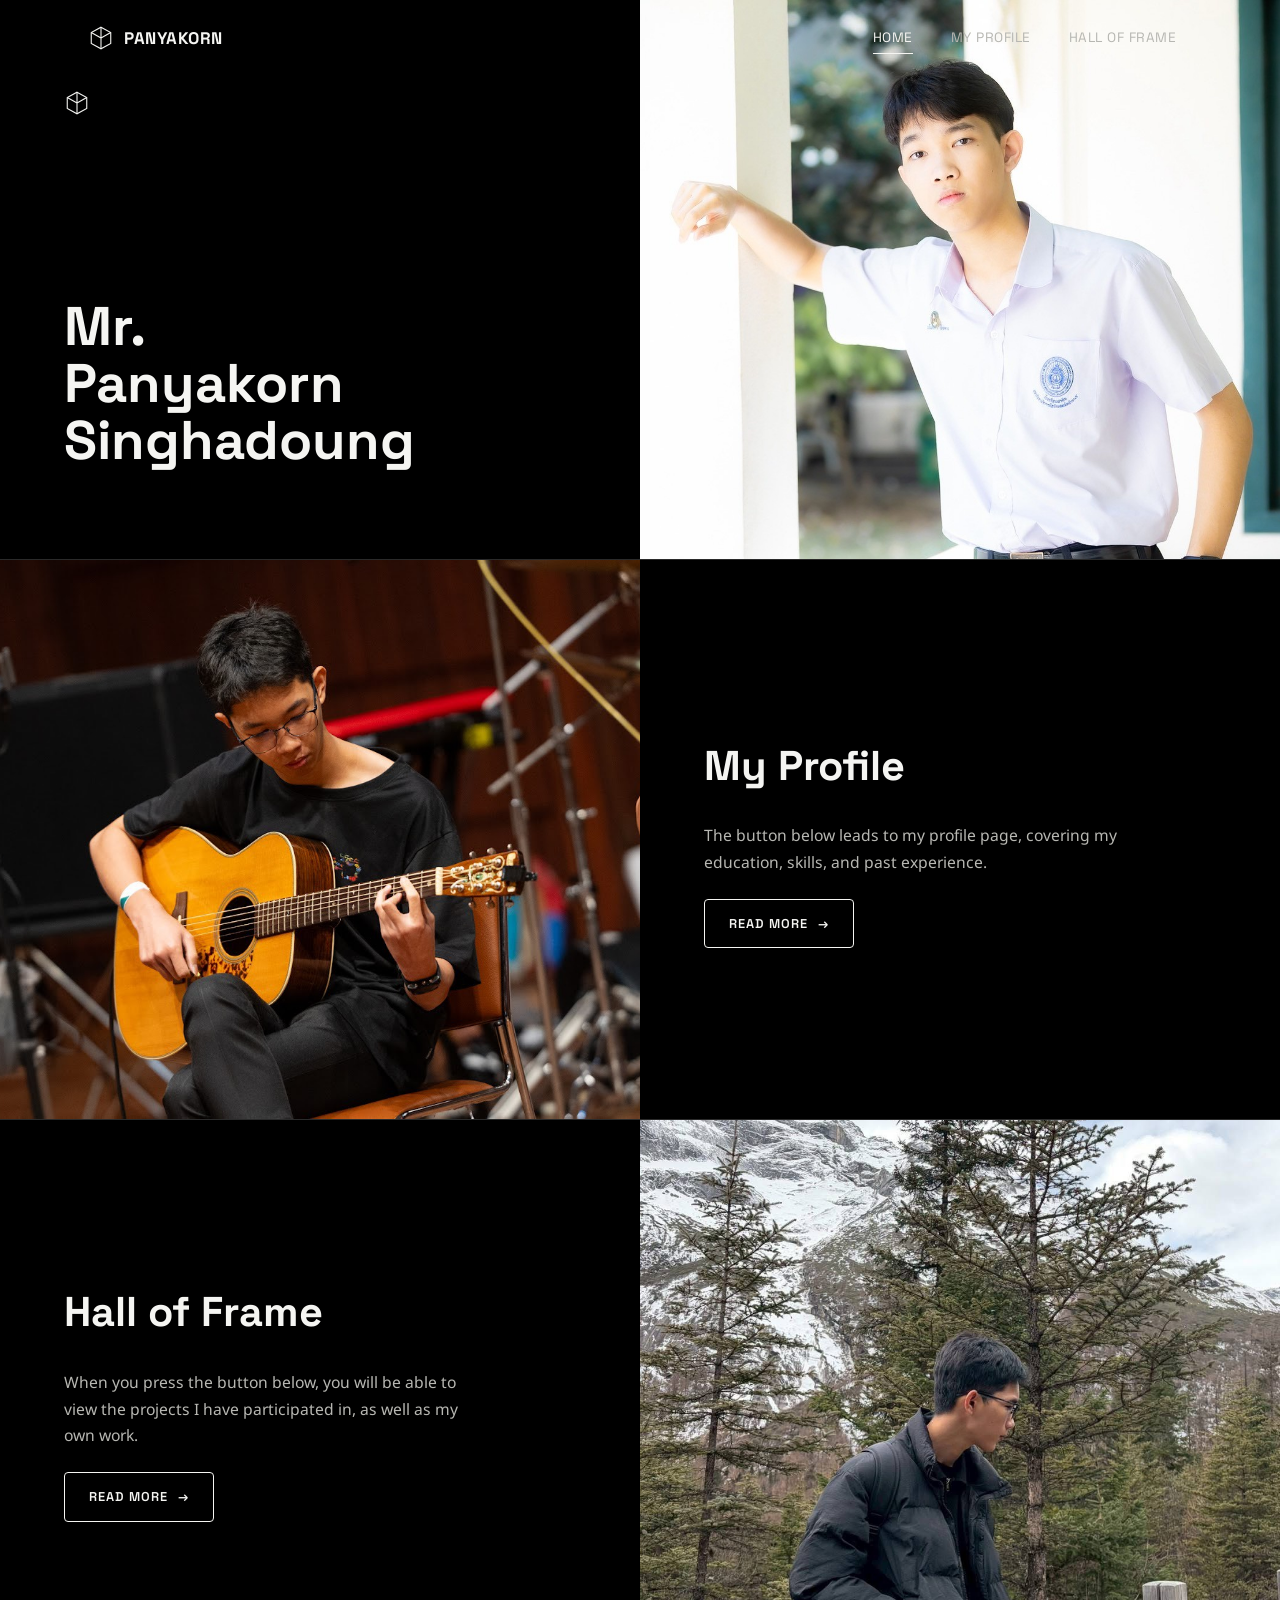
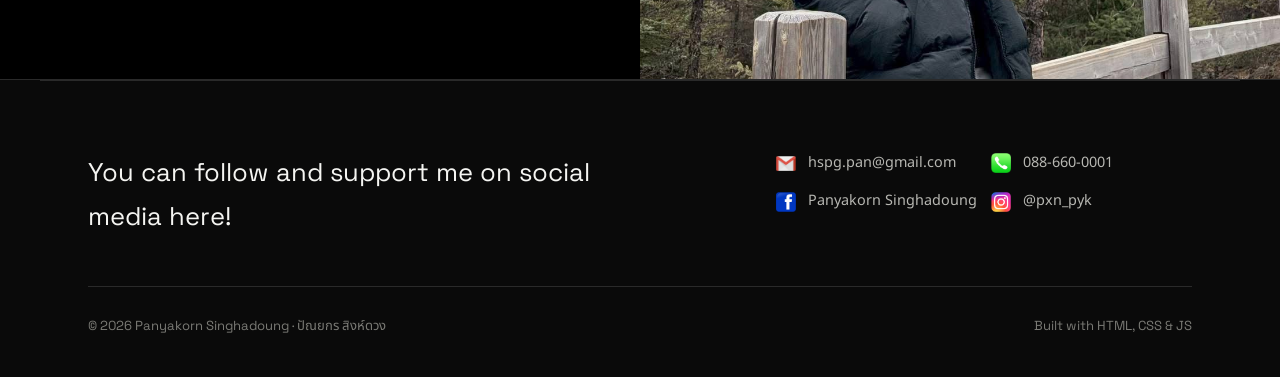
==== index.html @ c21e84cf "เปลี่ยนปุ่ม ORCID เป็นปุ่ม DOI ชี้ตรงไปหา paper บน IEEE Xplore ปุ่มเดิมพาไปหน้า ORCID ซึ่งเป็นรายการ" ====
<!DOCTYPE html>
<html lang="en">
<head>
<meta charset="UTF-8">
<meta name="viewport" content="width=device-width, initial-scale=1.0">
<title>Panyakorn Singhadoung (ปัณยกร สิงห์ดวง) | Portfolio</title>
<meta name="description" content="พอร์ตโฟลิโอของ ปัณยกร สิงห์ดวง (Panyakorn Singhadoung) — ผลงานด้าน AI, Chatbot, หุ่นยนต์ และระบบสมองกลฝังตัว งานวิจัยระดับนานาชาติและรางวัลการแข่งขันหุ่นยนต์ระดับชาติ">

<!-- ===== SEO: บอก Google ว่าหน้านี้คือ "ที่อยู่จริง" ของเนื้อหานี้ =====
     กันกรณีมีคนลิงก์มาแบบ /index.html หรือมี ?อะไรต่อท้าย แล้ว Google นับเป็นคนละหน้า
     ⚠️ ทุกหน้าต้องชี้มาที่ URL ของ "ตัวเอง" ห้ามก๊อป URL ข้ามหน้ากัน
     ⚠️ project.html ตั้งใจไม่ใส่ เพราะหน้านั้นใช้ ?slug= แยกเป็นหลายผลงาน
        ถ้าใส่ canonical ไป ทุกผลงานจะถูกยุบรวมเหลือหน้าเดียวในสายตา Google -->
<link rel="canonical" href="https://panyakorn-pan.github.io/panyakorn-portfolio/">

<!-- ===== การ์ดพรีวิวตอนแชร์ลิงก์ (LINE / Facebook / Messenger / X) =====
     รูปการ์ดอยู่ที่ images/og-card.jpg (1200x630)
     ⚠️ og:image กับ og:url ต้องเป็น URL เต็มเสมอ ใส่ path สั้นๆ อย่าง "images/..." ไม่ได้
        ถ้าย้ายเว็บไปโดเมนอื่น ต้องแก้ URL ในบล็อกนี้ให้ครบทั้ง 4 ไฟล์ .html -->
<meta property="og:type" content="website">
<meta property="og:site_name" content="Panyakorn Singhadoung">
<meta property="og:locale" content="th_TH">
<meta property="og:url" content="https://panyakorn-pan.github.io/panyakorn-portfolio/">
<meta property="og:title" content="Panyakorn Singhadoung — Portfolio">
<meta property="og:description" content="นักพัฒนา AI, Chatbot และหุ่นยนต์อัตโนมัติ · ผลงานวิจัยระดับนานาชาติและรางวัลการแข่งขันหุ่นยนต์ระดับชาติ">
<meta property="og:image" content="https://panyakorn-pan.github.io/panyakorn-portfolio/images/og-card.jpg">
<meta property="og:image:width" content="1200">
<meta property="og:image:height" content="630">
<meta property="og:image:alt" content="Panyakorn Singhadoung">
<meta name="twitter:card" content="summary_large_image">
<meta name="twitter:title" content="Panyakorn Singhadoung — Portfolio">
<meta name="twitter:description" content="นักพัฒนา AI, Chatbot และหุ่นยนต์อัตโนมัติ · ผลงานวิจัยระดับนานาชาติและรางวัลการแข่งขันหุ่นยนต์ระดับชาติ">
<meta name="twitter:image" content="https://panyakorn-pan.github.io/panyakorn-portfolio/images/og-card.jpg">
<meta name="theme-color" content="#0a0a0a">

<link rel="icon" href="data:image/svg+xml,<svg xmlns=%22http://www.w3.org/2000/svg%22 viewBox=%220 0 100 100%22><rect width=%22100%22 height=%22100%22 rx=%2212%22 fill=%22%230a0a0a%22/><text x=%2250%22 y=%2266%22 font-size=%2250%22 font-family=%22sans-serif%22 font-weight=%22bold%22 fill=%22%23ffffff%22 text-anchor=%22middle%22>PS</text></svg>">
<link rel="preconnect" href="https://fonts.googleapis.com">
<link rel="preconnect" href="https://fonts.gstatic.com" crossorigin>
<link href="https://fonts.googleapis.com/css2?family=Noto+Sans+Thai:wght@300;400;500;600;700&family=Space+Grotesk:wght@500;600;700&display=swap" rel="stylesheet">
<link rel="stylesheet" href="css/style.css?v=15">

<!-- ===== ข้อมูลตัวตนแบบที่ Google อ่านเข้าใจ (JSON-LD / schema.org) =====
     ก้อนนี้ไม่แสดงบนหน้าเว็บ คนเข้าเว็บมองไม่เห็น มีไว้ให้ Google อ่านอย่างเดียว
     หน้าที่ของมันคือบอกว่า "เว็บนี้เป็นของคนชื่อนี้" ไม่ใช่แค่หน้าเว็บลอยๆ
     ทำให้เวลาใครค้นชื่อ Google มั่นใจว่าตรงกับเว็บนี้จริง

     ⚠️ ถ้าแก้ ต้องเป็น JSON ที่ถูกไวยากรณ์เป๊ะ — ลืมคอมมา หรือใส่คอมมาเกินท้ายบรรทัดสุดท้าย
        Google จะทิ้งทั้งก้อนเงียบๆ ไม่มี error เตือน ตรวจได้ที่ search.google.com/test/rich-results
     ⚠️ ห้ามใส่เครื่องหมาย " ในข้อความ ถ้าจำเป็นให้ใช้ \" -->
<script type="application/ld+json">
{
  "@context": "https://schema.org",
  "@type": "Person",
  "name": "Panyakorn Singhadoung",
  "alternateName": ["ปัณยกร สิงห์ดวง", "Mr. Panyakorn Singhadoung"],
  "url": "https://panyakorn-pan.github.io/panyakorn-portfolio/",
  "image": "https://panyakorn-pan.github.io/panyakorn-portfolio/images/og-card.jpg",
  "description": "นักเรียนมัธยมสายหุ่นยนต์ AI และวิศวกรรม มีผลงานวิจัยระดับนานาชาติและรางวัลการแข่งขันหุ่นยนต์ระดับชาติ",
  "jobTitle": "Student — AI, Robotics & Embedded Systems",
  "nationality": "Thai",
  "knowsLanguage": ["th", "en", "de"],
  "knowsAbout": [
    "Artificial Intelligence",
    "Chatbot",
    "Retrieval-Augmented Generation",
    "Robotics",
    "Embedded Systems",
    "3D Printing"
  ],
  "sameAs": [
    "https://orcid.org/0009-0005-9931-9015",
    "https://github.com/panyakorn-pan",
    "https://instagram.com/pxn_pyk"
  ],
  "identifier": {
    "@type": "PropertyValue",
    "propertyID": "ORCID",
    "value": "https://orcid.org/0009-0005-9931-9015"
  },
  "mainEntityOfPage": "https://panyakorn-pan.github.io/panyakorn-portfolio/"
}
</script>
</head>
<body>

<!-- ม่านเปลี่ยนหน้า — เปิดหน้ามาม่านจะจางหายเอง / กดลิงก์แล้วม่านจะกลับมาก่อนเปลี่ยนหน้า -->
<div class="page-curtain"></div>

<!-- ===== Navbar ===== -->
<header class="navbar" id="navbar">
  <div class="navbar__inner container">
    <a href="index.html" class="navbar__brand">
      <span class="logo-mark">
        <svg viewBox="0 0 48 48" fill="none" xmlns="http://www.w3.org/2000/svg" stroke="currentColor">
          <path d="M24 4L42 14V34L24 44L6 34V14L24 4Z" stroke-width="2"/>
          <path d="M24 4V24M24 24L42 14M24 24L6 14M24 24V44" stroke-width="2"/>
        </svg>
      </span>
      PANYAKORN
    </a>
    <nav class="navbar__nav" id="navMenu">
      <a href="index.html" class="nav-link active">Home</a>
      <a href="about.html" class="nav-link">My Profile</a>
      <a href="portfolio.html" class="nav-link">Hall of Frame</a>
    </nav>
    <button class="navbar__toggle" id="navToggle" aria-label="Open menu">
      <span></span><span></span><span></span>
    </button>
  </div>
</header>

<main>
  <!-- ===== Hero split block: name + photo ===== -->
  <section class="split-block">
    <!-- แต่ละบรรทัดของชื่อถูกครอบด้วย .line-mask (กรอบซ่อน) เพื่อให้ตัวหนังสือเลื่อนขึ้น
         มาจากใต้เส้นทีละบรรทัด — อนิเมชันทั้งหมดทำด้วย CSS ล้วน ไม่ต้องใช้ JS
         ถ้าจะแก้ข้อความชื่อ ให้แก้ข้างใน <span class="line-lg"> โดยคงโครง .line-mask ไว้ -->
    <div class="split-block__panel hero-panel">
      <span class="logo-mark hero-panel__logo">
        <svg viewBox="0 0 48 48" fill="none" xmlns="http://www.w3.org/2000/svg" stroke="currentColor">
          <path d="M24 4L42 14V34L24 44L6 34V14L24 4Z" stroke-width="2"/>
          <path d="M24 4V24M24 24L42 14M24 24L6 14M24 24V44" stroke-width="2"/>
        </svg>
      </span>
      <h1 class="hero-panel__name">
        <span class="line-mask"><span class="line-lg">Mr.</span></span>
        <span class="line-mask"><span class="line-lg">Panyakorn</span></span>
        <span class="line-mask"><span class="line-lg">Singhadoung</span></span>
      </h1>
    </div>
    <div class="split-block__media reveal">
      <img src="images/Home.jpg" alt="ปัณยกร สิงห์ดวง (Panyakorn Singhadoung)">
    </div>
  </section>

  <!-- ===== Preview block: My Profile ===== -->
  <section class="split-block">
    <div class="split-block__media reveal">
      <img src="images/Home1.jpg" alt="My Profile">
    </div>
    <div class="split-block__panel reveal">
      <h2 class="preview-panel__title">My Profile</h2>
      <p class="preview-panel__desc">
        The button below leads to my profile page, covering my education,
        skills, and past experience.
      </p>
      <a href="about.html" class="btn-outline">Read More <span class="arrow">→</span></a>
    </div>
  </section>

  <!-- ===== Preview block: Hall of Frame ===== -->
  <section class="split-block">
    <div class="split-block__panel reveal">
      <h2 class="preview-panel__title">Hall of Frame</h2>
      <p class="preview-panel__desc">
        When you press the button below, you will be able to view the projects
        I have participated in, as well as my own work.
      </p>
      <a href="portfolio.html" class="btn-outline">Read More <span class="arrow">→</span></a>
    </div>
    <div class="split-block__media reveal">
      <img src="images/Home2.jpg" alt="Hall of Frame">
    </div>
  </section>
</main>

<footer class="footer container">
  <div class="footer__top">
    <p class="footer__tagline reveal">
      You can follow and support me on social media here!
    </p>
    <div class="footer__contact reveal">
      <a href="mailto:hspg.pan@gmail.com" class="contact-item"><img class="contact-icon" src="images/icons/email.png" alt="">hspg.pan@gmail.com</a>
      <a href="tel:0886600001" class="contact-item"><img class="contact-icon" src="images/icons/phone.png" alt="">088-660-0001</a>
      <span class="contact-item"><img class="contact-icon" src="images/icons/facebook.png" alt="">Panyakorn Singhadoung</span>
      <a href="https://instagram.com/pxn_pyk" target="_blank" rel="noopener" class="contact-item"><img class="contact-icon" src="images/icons/instagram.png" alt="">@pxn_pyk</a>
    </div>
  </div>
  <div class="footer__bottom">
    <!-- ชื่อไทยตรงนี้ไม่ได้ใส่เพื่อความสวยงาม แต่ใส่เพื่อให้ Google เจอเวลาคนค้นชื่อภาษาไทย
         (Google เชื่อข้อความที่มองเห็นจริงบนหน้าเว็บ มากกว่าข้อความใน meta ที่ซ่อนอยู่) -->
    <span>© <span id="year"></span> Panyakorn Singhadoung · ปัณยกร สิงห์ดวง</span>
    <span>Built with HTML, CSS &amp; JS</span>
  </div>
</footer>

<a href="#" class="scroll-top" id="scrollTop" aria-label="Back to top">↑</a>

<script src="js/script.js?v=15"></script>
</body>
</html>
---- css/style.css ----
/* ==========================================================================
   Panyakorn Singhadoung — Portfolio
   Theme: Monochrome / Photo-block (inspired by user's Canva concept)
   ========================================================================== */

:root {
  --bg: #0a0a0a;
  --panel: #000000;
  --surface: #141414;
  --surface-2: #1c1c1c;
  --border: #2a2a2a;
  --text: #f5f5f2;
  --text-dim: #b7b7b2;
  --text-faint: #7a7a75;
  /* สีเน้น "สีเดียว" ของทั้งเว็บ ใช้กับปุ่มลิงก์ไปสำนักพิมพ์ (ปุ่ม DOI) เท่านั้น
     เป็นสีน้ำเงิน IEEE (#00629b) ที่ทำให้สว่างขึ้นเพื่อให้อ่านออกบนพื้นดำ
     (สีต้นฉบับเข้มเกินไป วางบนพื้น #0a0a0a แล้วแทบมองไม่เห็น)
     ⚠️ ธีมเว็บนี้คือขาวดำล้วน ถ้าจะเพิ่มสีเน้นอื่นอีก ให้คิดให้ดีก่อน */
  --accent: #4f9fd4;
  --radius: 4px;
  --font-head: 'Space Grotesk', 'Noto Sans Thai', sans-serif;
  --font-body: 'Noto Sans Thai', sans-serif;
}

* { margin: 0; padding: 0; box-sizing: border-box; }

html { scroll-behavior: smooth; }

body {
  background: var(--bg);
  color: var(--text);
  font-family: var(--font-body);
  line-height: 1.7;
  overflow-x: hidden;
}

.container {
  width: 100%;
  max-width: 1200px;
  margin: 0 auto;
  /* ระยะขอบซ้าย-ขวา ปรับตามขนาดจอเอง: มือถือ 20px / แท็บเล็ต-คอมค่อยๆ กว้างขึ้น / สูงสุด 48px
     ⚠️ คลาสอื่นที่ใช้คู่กับ .container (เช่น .section .page-header .footer)
        ห้ามเขียน padding แบบย่อ เช่น "90px 0" เพราะจะไปล้างระยะขอบนี้ทิ้ง
        ทำให้เนื้อหาชิดขอบจอ ให้ใช้ padding-top / padding-bottom แยกเสมอ */
  padding: 0 clamp(20px, 4vw, 48px);
}

img { max-width: 100%; display: block; }
a { color: inherit; text-decoration: none; }

/* ---------- Logo mark ---------- */
.logo-mark {
  width: 26px;
  height: 26px;
  flex-shrink: 0;
}
.logo-mark svg { width: 100%; height: 100%; }

/* ---------- Navbar ---------- */
.navbar {
  position: fixed;
  top: 0; left: 0; right: 0;
  z-index: 100;
  background: rgba(10, 10, 10, 0);
  border-bottom: 1px solid transparent;
  transition: border-color .3s ease, background .3s ease;
}
.navbar.scrolled {
  border-bottom-color: var(--border);
  background: rgba(10, 10, 10, 0.92);
  backdrop-filter: blur(8px);
}
.navbar__inner {
  display: flex;
  align-items: center;
  justify-content: space-between;
  height: 76px;
}
.navbar__brand {
  display: flex;
  align-items: center;
  gap: 10px;
  font-family: var(--font-head);
  font-weight: 700;
  font-size: 1.05rem;
  letter-spacing: 0.5px;
  color: var(--text);
}
.navbar__nav {
  display: flex;
  gap: 6px;
}
.nav-link {
  font-family: var(--font-head);
  font-size: 0.85rem;
  letter-spacing: 0.5px;
  text-transform: uppercase;
  color: var(--text-dim);
  padding: 10px 16px;
  transition: color .2s ease;
  position: relative;
}
.nav-link::after {
  content: '';
  position: absolute;
  left: 16px; right: 16px; bottom: 6px;
  height: 1px;
  background: var(--text);
  transform: scaleX(0);
  transform-origin: left;
  transition: transform .25s ease;
}
.nav-link:hover { color: var(--text); }
.nav-link:hover::after { transform: scaleX(1); }
.nav-link.active { color: var(--text); }
.nav-link.active::after { transform: scaleX(1); }

/* ปุ่มขีดสามขีด (โผล่เฉพาะจอมือถือ)
   ไม่ใส่กรอบสี่เหลี่ยม เพราะกรอบสี var(--border) จางเกินบนพื้นดำ
   จนเห็นเป็นสี่เหลี่ยมมัวๆ แล้วเส้นบางๆ ข้างในกลืนหายไป
   เอาแค่ 3 ขีดขาวหนาชัดๆ อ่านง่ายกว่าบนจอมือถือความละเอียดสูง */
.navbar__toggle {
  display: none;
  flex-direction: column;
  align-items: center;
  justify-content: center;
  gap: 6px;
  width: 44px;          /* พื้นที่กดขนาดมาตรฐานสำหรับนิ้ว */
  height: 44px;
  padding: 0;
  background: transparent;
  border: none;
  cursor: pointer;
}
.navbar__toggle span {
  display: block;
  width: 26px;
  height: 3px;
  border-radius: 2px;
  background: var(--text);
  transition: transform .25s ease, opacity .25s ease;
}
/* ตอนเปิดเมนู 3 ขีดพับเป็นกากบาท — 9px = ความสูงเส้น 3px + ระยะห่าง 6px
   ถ้าแก้ height หรือ gap ด้านบน ต้องแก้เลข 9px นี้ให้ตรงกันด้วย */
.navbar__toggle.open span:nth-child(1) { transform: translateY(9px) rotate(45deg); }
.navbar__toggle.open span:nth-child(2) { opacity: 0; }
.navbar__toggle.open span:nth-child(3) { transform: translateY(-9px) rotate(-45deg); }

/* ---------- Buttons ---------- */
.btn-outline {
  display: inline-flex;
  align-items: center;
  gap: 10px;
  padding: 13px 24px;
  border: 1px solid var(--text);
  border-radius: var(--radius);
  font-family: var(--font-head);
  font-size: 0.8rem;
  letter-spacing: 1px;
  text-transform: uppercase;
  font-weight: 600;
  color: var(--text);
  background: transparent;
  transition: background .2s ease, color .2s ease;
  width: fit-content;
}
.btn-outline:hover { background: var(--text); color: #000; }
.btn-outline .arrow { transition: transform .2s ease; }
.btn-outline:hover .arrow { transform: translateX(4px); }

.btn-solid {
  display: inline-flex;
  align-items: center;
  gap: 10px;
  padding: 13px 26px;
  border-radius: var(--radius);
  font-family: var(--font-head);
  font-size: 0.8rem;
  letter-spacing: 1px;
  text-transform: uppercase;
  font-weight: 600;
  background: var(--text);
  color: #000;
  transition: opacity .2s ease;
  width: fit-content;
}
.btn-solid:hover { opacity: 0.8; }
.btn-solid .arrow { transition: transform .2s ease; }
.btn-solid:hover .arrow { transform: translate(3px, -3px); }

/* ---------- Page header (for sub-pages) ---------- */
.page-header {
  /* แยก top/bottom ไม่ใช้แบบย่อ เพื่อไม่ให้ไปล้างระยะขอบซ้าย-ขวาของ .container */
  padding-top: 160px;
  padding-bottom: 60px;
}
.page-header--center {
  text-align: center;
}
.page-header--center .page-header__desc {
  margin-left: auto;
  margin-right: auto;
  max-width: none;
  white-space: nowrap;
  font-size: clamp(0.62rem, 2.7vw, 1.02rem);
}
.page-header--center .page-header__title {
  font-size: clamp(2.6rem, 7.5vw, 4.6rem);
}
.page-header__eyebrow {
  font-family: var(--font-head);
  font-size: 0.8rem;
  letter-spacing: 2px;
  text-transform: uppercase;
  color: var(--text-faint);
  margin-bottom: 16px;
}
.page-header__title {
  font-family: var(--font-head);
  font-weight: 700;
  font-size: clamp(2.2rem, 6vw, 3.6rem);
  margin-bottom: 20px;
}
.page-header__desc {
  color: var(--text-dim);
  max-width: 620px;
  font-size: 1.02rem;
}

/* ---------- Language switch (TH / EN) ---------- */
.lang-switch {
  display: inline-flex;
  gap: 1px;
  margin-top: 24px;
  border: 1px solid var(--border);
  border-radius: 999px;
  padding: 3px;
  background: var(--surface);
}
.lang-btn {
  font-family: var(--font-head);
  font-size: 0.72rem;
  letter-spacing: 1.5px;
  font-weight: 600;
  padding: 7px 18px;
  border: none;
  border-radius: 999px;
  background: transparent;
  color: var(--text-faint);
  cursor: pointer;
  transition: background .2s ease, color .2s ease;
}
.lang-btn:hover { color: var(--text); }
.lang-btn.active { background: var(--text); color: #000; }
/* ในหน้ารายละเอียดผลงาน ปุ่มอยู่บนสุดของคอลัมน์ขวาอยู่แล้ว ไม่ต้องเว้นบนซ้ำ */
.project-detail__info .lang-switch { margin-top: 0; align-self: flex-start; }
/* ---- การซ่อน/แสดงข้อความตามภาษา ----
   คุมด้วย CSS ล้วน โดยอ่านจาก data-active-lang ที่แท็ก <html>
   ทำแบบนี้เพราะ: ถ้ารอให้ JS มาซ่อน แล้ว JS โหลดช้าหรือเบราว์เซอร์ยังใช้ไฟล์เก่าที่แคชไว้
   ข้อความจะโผล่ทั้ง 2 ภาษาพร้อมกัน (อาการ "รวน") — วิธีนี้ซ่อนไว้ตั้งแต่แรกเสมอ ไม่ต้องรอ JS */
[data-lang] { display: none; }
html[data-active-lang="th"] [data-lang="th"] { display: block; }
html[data-active-lang="en"] [data-lang="en"] { display: block; }
/* ลดระยะห่างระหว่างปุ่มเปลี่ยนภาษา กับหัวข้อ Introduction ที่อยู่ถัดลงมา
   (เจาะจงเฉพาะ #about ในหน้า My Profile — ไม่กระทบ section อื่นในเว็บ) */
#about { padding-top: 24px; }

/* หัวข้อบนสุดแบบกระชับ (ใช้เฉพาะหน้า My Profile) — ขยับขึ้นบน + ลดช่องไฟระหว่างบรรทัด
   ไม่กระทบหน้า Hall of Frame กับหน้ารายละเอียดผลงาน ที่ใช้ .page-header ปกติ */
.page-header--tight { padding-top: 120px; }
.page-header--tight .page-header__eyebrow { margin-bottom: 6px; }
.page-header--tight .page-header__title { margin-bottom: 10px; }
.page-header--tight .lang-switch { margin-top: 16px; }

/* ---------- Split block (hero / preview rows) ---------- */
.split-block {
  display: grid;
  grid-template-columns: 1fr 1fr;
  min-height: 560px;
  border-bottom: 1px solid var(--border);
}
.split-block__panel {
  background: var(--panel);
  padding: 90px 64px;
  display: flex;
  flex-direction: column;
  justify-content: center;
  gap: 22px;
}
.split-block__media {
  position: relative;
  overflow: hidden;
  background: var(--surface);
  min-height: 320px;
}
.split-block__media img {
  position: absolute;
  inset: 0;
  width: 100%;
  height: 100%;
  object-fit: cover;
}

.media-placeholder {
  position: absolute;
  inset: 0;
  display: flex;
  flex-direction: column;
  align-items: center;
  justify-content: center;
  gap: 14px;
  text-align: center;
  padding: 24px;
  color: var(--text-faint);
  background:
    repeating-linear-gradient(135deg, var(--surface), var(--surface) 18px, var(--surface-2) 18px, var(--surface-2) 36px);
}
.media-placeholder svg { width: 46px; height: 46px; opacity: 0.5; }
.media-placeholder p {
  font-size: 0.78rem;
  line-height: 1.6;
  max-width: 260px;
  font-family: var(--font-head);
  letter-spacing: 0.3px;
}

/* Hero-specific */
.hero-panel__logo { margin-bottom: auto; }
.hero-panel__name {
  font-family: var(--font-head);
  line-height: 1.05;
}
.hero-panel__name .line-sm {
  display: block;
  font-size: clamp(1.1rem, 2.2vw, 1.5rem);
  font-weight: 500;
  color: var(--text-dim);
  margin-bottom: 6px;
}
.hero-panel__name .line-lg {
  display: block;
  font-size: clamp(2.1rem, 5.2vw, 3.4rem);
  font-weight: 700;
}

/* ---- ชื่อบนหน้าแรกเลื่อนขึ้นมาทีละบรรทัด ----
   .line-mask = กรอบซ่อน ตัวหนังสือข้างในเริ่มจากใต้กรอบแล้วเลื่อนขึ้นมา
   ทำด้วย CSS animation ล้วน (ไม่ใช้ JS) ถ้า JS พังอนิเมชันก็ยังทำงาน
   padding/margin-bottom เผื่อที่ให้หางตัว y กับ g ไม่ถูกกรอบตัดขาด */
.line-mask {
  display: block;
  overflow: hidden;
  /* เผื่อที่ให้หางตัว y / g ไม่ถูกกรอบตัด (line-height 1.05 แคบกว่าความสูงหมึกจริงของฟอนต์)
     margin-bottom ติดลบเท่ากัน เพื่อหักระยะคืน ระยะห่างระหว่างบรรทัดจึงไม่เปลี่ยน */
  padding-bottom: 0.26em;
  margin-bottom: -0.26em;
}
.line-mask > .line-lg {
  animation: lineUp 1.15s cubic-bezier(.16, 1, .3, 1) both;
}
/* หน่วงเวลาไล่กันทีละบรรทัด = จังหวะแบบม่านเปิด
   เว้นห่างกัน 0.15s ยิ่งห่างยิ่งเห็นชัดว่ามาทีละบรรทัด (แต่ถ้าห่างเกินจะรู้สึกอืด) */
.line-mask:nth-child(1) > .line-lg { animation-delay: .35s; }
.line-mask:nth-child(2) > .line-lg { animation-delay: .50s; }
.line-mask:nth-child(3) > .line-lg { animation-delay: .65s; }
@keyframes lineUp {
  /* 130% ไม่ใช่ 110% — เพราะกรอบถูกขยายลงมาด้วย padding-bottom ด้านบน
     ถ้าดันลงน้อยกว่านี้ หัวตัวอักษรจะโผล่เป็นเส้นบางๆ ให้เห็นก่อนอนิเมชันเริ่ม */
  from { transform: translateY(130%); }
  to   { transform: translateY(0); }
}
/* โลโก้กับรูปค่อยๆ จางเข้ามาก่อนชื่อเล็กน้อย */
.hero-panel .hero-panel__logo {
  animation: fadeIn .8s ease .12s both;
}
@keyframes fadeIn {
  from { opacity: 0; }
  to   { opacity: 1; }
}
.hero-panel__tagline {
  color: var(--text-dim);
  font-size: 0.95rem;
  max-width: 420px;
}

/* Preview block text */
.preview-panel__title {
  font-family: var(--font-head);
  font-weight: 700;
  font-size: clamp(1.8rem, 4vw, 2.6rem);
}
.preview-panel__desc {
  color: var(--text-dim);
  font-size: 0.98rem;
  max-width: 420px;
}

/* ---------- Section shared ---------- */
.section { padding-top: 90px; padding-bottom: 90px; border-bottom: 1px solid var(--border); }
.section:last-of-type { border-bottom: none; }
.section__title {
  font-family: var(--font-head);
  font-weight: 700;
  font-size: clamp(1.6rem, 3vw, 2.2rem);
  margin-bottom: 12px;
}
.section__subtitle {
  color: var(--text-dim);
  margin-bottom: 44px;
  max-width: 640px;
}

/* ---------- About page ---------- */
.about__grid {
  display: grid;
  grid-template-columns: 1.1fr 0.9fr;
  gap: 56px;
  align-items: start;
}
.about__text { color: var(--text-dim); font-size: 1.02rem; }
.about__text strong { color: var(--text); }

.edu-timeline { display: flex; flex-direction: column; gap: 22px; }
.edu-item { display: flex; gap: 16px; align-items: flex-start; }
.edu-dot {
  width: 10px; height: 10px;
  margin-top: 7px;
  border: 1px solid var(--text);
  flex-shrink: 0;
}
.edu-level {
  font-family: var(--font-head);
  font-size: 0.72rem;
  color: var(--text-faint);
  text-transform: uppercase;
  letter-spacing: 1.5px;
}
.edu-info h4 { font-size: 1.02rem; margin-top: 4px; color: var(--text); font-weight: 600; font-family: var(--font-head); }

/* Childhood story */
#childhood { padding-top: 24px; }
.childhood__grid {
  display: grid;
  grid-template-columns: 0.9fr 1.1fr;
  gap: 56px;
  align-items: center;
}
.childhood__media {
  position: relative;
  overflow: hidden;
  background: var(--surface);
  min-height: 480px;
  border-radius: var(--radius);
}
.childhood__media img {
  position: absolute;
  inset: 0;
  width: 100%;
  height: 100%;
  object-fit: cover;
}
.childhood__media .childhood-slide {
  opacity: 0;
  transition: opacity 1.4s ease;
}
.childhood__media .childhood-slide.is-active {
  opacity: 1;
}
.childhood__text { color: var(--text-dim); font-size: 1.02rem; }

/* ---------- Portfolio / Hall of Frame ---------- */
.portfolio__filters {
  display: flex;
  flex-wrap: wrap;
  gap: 10px;
  margin-bottom: 32px;
}
.filter-pill {
  font-family: var(--font-head);
  font-size: 0.78rem;
  letter-spacing: 1px;
  text-transform: uppercase;
  font-weight: 600;
  padding: 10px 20px;
  border-radius: 999px;
  border: 1px solid var(--border);
  background: transparent;
  color: var(--text-dim);
  cursor: pointer;
  transition: background .2s ease, color .2s ease, border-color .2s ease;
}
.filter-pill:hover { border-color: var(--text); color: var(--text); }
.filter-pill.active { background: var(--text); color: #000; border-color: var(--text); }
.project-card.is-hidden { display: none; }
.portfolio__grid {
  display: grid;
  grid-template-columns: repeat(2, 1fr);
  gap: 1px;
  background: var(--border);
  border: 1px solid var(--border);
}
.project-card {
  background: var(--bg);
  display: flex;
  flex-direction: column;
  transition: background .25s ease;
}
.project-card:hover { background: var(--surface); }
.project-thumb {
  position: relative;
  aspect-ratio: 4 / 3;
  background: var(--surface);
  overflow: hidden;
}
.project-thumb img {
  width: 100%;
  height: 100%;
  object-fit: cover;
}

/* ชั้นทับรูปตอนเอาเมาส์ชี้ — รูปมืดลงแล้วขึ้นข้อความบอกว่ากดได้
   ข้อความอยู่ใน js/portfolio.js (ค้นหาคำว่า project-thumb__overlay) */
.project-thumb__overlay {
  position: absolute;
  inset: 0;
  display: flex;
  align-items: center;
  justify-content: center;
  text-align: center;
  padding: 24px;
  background: rgba(10, 10, 10, 0.78);
  color: var(--text);
  font-family: var(--font-head);
  font-size: 0.78rem;
  letter-spacing: 1.5px;
  text-transform: uppercase;
  font-weight: 600;
  line-height: 1.6;
  opacity: 0;
  transition: opacity .3s ease;
  pointer-events: none;   /* ไม่ให้ขัดการคลิกการ์ด */
}
/* โผล่เฉพาะเครื่องที่มีเมาส์จริง — บนมือถือ/แท็บเล็ตไม่ต้องขึ้น
   เพราะจอสัมผัสไม่มีการ "ชี้" ถ้าเปิดไว้ พอแตะแล้วมันจะค้างโชว์ทับรูป */
@media (hover: hover) and (pointer: fine) {
  .project-card:hover .project-thumb__overlay { opacity: 1; }
}
.project-card__body {
  padding: 24px 28px 28px;
  display: flex;
  flex-direction: column;
  gap: 10px;
  /* ให้เนื้อการ์ดยืดเต็มความสูงที่เหลือ แถบ View Project ด้านล่างจะได้อยู่ระดับเดียวกันทุกใบ
     ถึงชื่องานจะยาวไม่เท่ากัน */
  flex: 1;
}
/* กล่องรวมป้ายหมวดหมู่ — ใส่ได้หลายป้าย เรียงข้างกัน ถ้าไม่พอจะตัดขึ้นบรรทัดใหม่เอง */
.project-badges {
  display: flex;
  flex-wrap: wrap;
  gap: 8px;
}
.project-badge {
  font-family: var(--font-head);
  font-size: 0.68rem;
  letter-spacing: 1px;
  text-transform: uppercase;
  padding: 6px 12px;
  border: 1px solid var(--border);
  color: var(--text-dim);
  width: fit-content;
}
.project-card__title { font-size: 1.1rem; font-weight: 700; color: var(--text); font-family: var(--font-head); }

/* แถบ "View Project" ท้ายการ์ด — สัญญาณว่ากดเข้าไปดูได้ เห็นตลอดเวลาไม่ต้องเอาเมาส์ชี้
   margin-top: auto ดันแถบนี้ลงไปติดก้นการ์ดเสมอ ทุกใบจะเรียงตรงกันเป็นแถว */
.project-cta {
  margin-top: auto;
  padding-top: 16px;
  border-top: 1px solid var(--border);
  display: block;
  font-family: var(--font-head);
  font-size: 0.72rem;
  letter-spacing: 1.5px;
  text-transform: uppercase;
  font-weight: 600;
  color: var(--text-faint);
  transition: color .25s ease;
}
.project-card:hover .project-cta { color: var(--text); }

/* ==========================================================================
   หน้าใบเซอร์ภาษาเยอรมัน (goethe.html)
   ใช้เฉพาะหน้านี้หน้าเดียว ไม่กระทบหน้าอื่น
   ========================================================================== */

/* แถบตัวเลขสรุป 3 ช่อง */
.goethe-stats {
  display: grid;
  grid-template-columns: repeat(3, 1fr);
  gap: 1px;
  background: var(--border);
  border: 1px solid var(--border);
}
.goethe-stat {
  background: var(--bg);
  padding: 26px 24px;
  display: flex;
  flex-direction: column;
  gap: 6px;
}
.goethe-stat__num {
  font-family: var(--font-head);
  font-weight: 700;
  font-size: clamp(1.5rem, 3.2vw, 2.1rem);
  color: var(--text);
  line-height: 1.1;
}
.goethe-stat__label {
  font-size: 0.82rem;
  color: var(--text-faint);
}

/* บันไดไล่ระดับ */
.goethe-section { display: flex; flex-direction: column; gap: 64px; }
.goethe-level { display: flex; flex-direction: column; gap: 24px; }

/* หัวข้อระดับ: ตัวใหญ่ + เส้นยาวคั่น + ป้ายกำกับ */
.goethe-level__head {
  display: flex;
  align-items: center;
  gap: 20px;
}
.goethe-level__mark {
  font-family: var(--font-head);
  font-weight: 700;
  font-size: clamp(2rem, 5vw, 3rem);
  line-height: 1;
  color: var(--text);
}
.goethe-level__line {
  flex: 1;
  height: 1px;
  background: var(--border);
}
.goethe-level__label {
  font-family: var(--font-head);
  font-size: 0.72rem;
  letter-spacing: 2px;
  text-transform: uppercase;
  font-weight: 600;
  color: var(--text-faint);
  white-space: nowrap;
}

/* ตารางใบเซอร์ */
.goethe-grid {
  display: grid;
  grid-template-columns: repeat(4, 1fr);
  gap: 20px;
}
.cert {
  display: flex;
  flex-direction: column;
  gap: 12px;
  padding: 0;
  border: none;
  background: transparent;
  cursor: pointer;
  text-align: left;
  font: inherit;
  color: inherit;
}
.cert__thumb {
  display: block;
  position: relative;
  aspect-ratio: 3 / 4;          /* ใบประกาศเป็นแนวตั้ง */
  overflow: hidden;
  background: var(--surface);
  border: 1px solid var(--border);
  transition: border-color .25s ease;
}
.cert__thumb img {
  width: 100%;
  height: 100%;
  object-fit: cover;
  transition: opacity .25s ease;
}
.cert__code {
  font-family: var(--font-head);
  font-size: 0.78rem;
  letter-spacing: 1.5px;
  font-weight: 600;
  color: var(--text-dim);
  transition: color .25s ease;
}
/* ไฮไลต์ตอนเอาเมาส์ชี้ — เฉพาะเครื่องที่มีเมาส์จริง มือถือไม่ต้อง */
@media (hover: hover) and (pointer: fine) {
  .cert:hover .cert__thumb { border-color: var(--text); }
  .cert:hover .cert__thumb img { opacity: .75; }
  .cert:hover .cert__code { color: var(--text); }
}
.cert:focus-visible .cert__thumb { border-color: var(--text); }

/* ใบที่ยังไม่ได้ใส่รูป */
.cert--empty { cursor: default; }
.cert__missing {
  position: absolute;
  inset: 0;
  display: flex;
  align-items: center;
  justify-content: center;
  text-align: center;
  padding: 14px;
  font-size: 0.66rem;
  line-height: 1.5;
  color: var(--text-faint);
  background:
    repeating-linear-gradient(135deg, var(--surface), var(--surface) 14px, var(--surface-2) 14px, var(--surface-2) 28px);
}

.goethe-back { margin-top: 8px; }
.project-award {
  font-size: 0.9rem;
  color: var(--text-dim);
  border-left: 2px solid var(--text);
  padding: 12px 16px;
  line-height: 1.6;
}
.project-award em { color: var(--text-faint); font-style: italic; font-size: 0.8rem; }
.project-meta {
  font-family: var(--font-head);
  font-size: 0.76rem;
  color: var(--text-faint);
  margin-top: auto;
}

/* ---------- Project detail page ---------- */
/* แถวปุ่มลิงก์ท้ายรายละเอียดงาน (View Full Paper + ORCID)
   flex-wrap ไว้เพื่อให้จอแคบปุ่มตกลงมาเรียงกันเองแทนที่จะล้นขอบ */
.project-links {
  display: flex;
  flex-wrap: wrap;
  gap: 12px;
  align-items: center;
  margin-top: 4px;
}

/* ปุ่มไปหน้า paper ตัวจริงบนเว็บสำนักพิมพ์ (ผ่านลิงก์ DOI)
   ทรงเดียวกับ .btn-outline เป๊ะ (ขนาด/ฟอนต์/ระยะ) ต่างแค่สีเส้นกับสีตัวอักษร
   จะได้ยืนคู่กับปุ่มอื่นแล้วดูเป็นชุดเดียวกัน ไม่ใช่ปุ่มแปลกปลอม */
.btn-doi {
  display: inline-flex;
  align-items: center;
  gap: 10px;
  padding: 13px 22px;
  border: 1px solid var(--accent);
  border-radius: var(--radius);
  font-family: var(--font-head);
  font-size: 0.8rem;
  letter-spacing: 1px;
  text-transform: uppercase;
  font-weight: 600;
  color: var(--accent);
  background: transparent;
  transition: background .2s ease, color .2s ease;
  width: fit-content;
}
.btn-doi:hover { background: var(--accent); color: #0a0a0a; }
/* ไอคอนวาดด้วย currentColor ล้วน (ลูกศรออกนอกกรอบ = เปิดเว็บภายนอก)
   ⚠️ ห้ามใส่สีตายตัว เพราะตอน hover พื้นเปลี่ยนเป็นสีน้ำเงิน เส้นต้องพลิกเป็นสีเข้มตามไปด้วย
      ถ้า fix สีไว้ ไอคอนจะกลืนหายไปกับพื้นตอนเอาเมาส์ไปชี้ */
.btn-doi svg { width: 17px; height: 17px; flex-shrink: 0; }

.project-paper-btn {
  margin-top: 0;
}
.project-back {
  margin-top: 72px;
}

/* ---------- About page: back-to-home button ---------- */
/* คอลัมน์ขวาของเรื่องเล่าวัยเด็ก (ข้อความ + ปุ่มกลับหน้าแรก)
   align-self: stretch  = ให้คอลัมน์สูงเท่ารูปทางซ้าย (ลบล้าง align-items: center ของตาราง)
   grid-template-rows: 1fr auto = แถวบนคือข้อความ (ยืดเต็ม) แถวล่างคือปุ่ม
   ผลคือปุ่มถูกปักไว้ก้นคอลัมน์ = อยู่ระดับเดียวกับขอบล่างของรูปพอดีทุกขนาดจอ */
.childhood__col {
  align-self: stretch;
  display: grid;
  grid-template-rows: 1fr auto;
}
.childhood__col .childhood__text { align-self: center; }
.about-back-btn { justify-self: start; }

.project-detail__grid {
  display: grid;
  grid-template-columns: 1.3fr 1fr;
  gap: 48px;
  align-items: start;
}
.project-detail__info { display: flex; flex-direction: column; gap: 24px; }
.project-detail__desc { color: var(--text-dim); font-size: 1.02rem; }

.project-slider {
  position: relative;
  aspect-ratio: 4 / 3;
  background: var(--surface);
  overflow: hidden;
  border: 1px solid var(--border);
  touch-action: pan-y;
}
.project-slider__track {
  display: flex;
  height: 100%;
  transition: transform .4s ease;
}
.project-slider__slide {
  flex: 0 0 100%;
  height: 100%;
  position: relative;
}
.project-slider__slide img {
  width: 100%;
  height: 100%;
  object-fit: cover;
  cursor: zoom-in;
}
.project-slider__btn {
  position: absolute;
  top: 50%;
  transform: translateY(-50%);
  width: 40px;
  height: 40px;
  border-radius: 50%;
  background: rgba(10, 10, 10, 0.55);
  border: 1px solid var(--border);
  color: var(--text);
  font-size: 1.4rem;
  line-height: 1;
  display: flex;
  align-items: center;
  justify-content: center;
  cursor: pointer;
  transition: background .2s ease, border-color .2s ease;
}
.project-slider__btn:hover { background: rgba(10, 10, 10, 0.85); border-color: var(--text); }
.project-slider__btn--prev { left: 14px; }
.project-slider__btn--next { right: 14px; }
.project-slider__dots {
  position: absolute;
  left: 0; right: 0; bottom: 14px;
  display: flex;
  justify-content: center;
  gap: 8px;
}
.project-slider__dot {
  width: 8px; height: 8px;
  border-radius: 50%;
  border: 1px solid var(--text);
  background: transparent;
  cursor: pointer;
  padding: 0;
  transition: background .2s ease;
}
.project-slider__dot.active { background: var(--text); }
.project-slider--single .project-slider__btn,
.project-slider--single .project-slider__dots { display: none; }

.project-slider__thumbs {
  display: flex;
  gap: 8px;
  margin-top: 10px;
  overflow-x: auto;
  scroll-behavior: smooth;
  scrollbar-width: none;
}
.project-slider__thumbs::-webkit-scrollbar { display: none; }
.project-slider__thumb {
  flex: 0 0 calc((100% - 4 * 8px) / 5);
  aspect-ratio: 4 / 3;
  overflow: hidden;
  border: 1px solid var(--border);
  background: var(--surface);
  cursor: pointer;
  padding: 0;
  opacity: 0.55;
  transition: opacity .2s ease, border-color .2s ease;
}
.project-slider__thumb img { width: 100%; height: 100%; object-fit: cover; display: block; }
.project-slider__thumb:hover { opacity: 0.85; }
.project-slider__thumb.active { opacity: 1; border-color: var(--text); }

/* ---------- Lightbox (fullscreen image view) ---------- */
.lightbox {
  position: fixed;
  inset: 0;
  background: rgba(0, 0, 0, 0.92);
  display: flex;
  align-items: center;
  justify-content: center;
  padding: 60px;
  opacity: 0;
  pointer-events: none;
  transition: opacity .25s ease;
  z-index: 200;
}
.lightbox.open { opacity: 1; pointer-events: auto; }
.lightbox__img {
  max-width: 100%;
  max-height: 100%;
  object-fit: contain;
}
.lightbox__close,
.lightbox__btn {
  position: absolute;
  border-radius: 50%;
  background: rgba(255, 255, 255, 0.08);
  border: 1px solid var(--border);
  color: var(--text);
  cursor: pointer;
  display: flex;
  align-items: center;
  justify-content: center;
  transition: background .2s ease, border-color .2s ease;
}
.lightbox__close:hover,
.lightbox__btn:hover { background: rgba(255, 255, 255, 0.16); border-color: var(--text); }
.lightbox__close {
  top: 20px; right: 24px;
  width: 44px; height: 44px;
  font-size: 1.2rem;
}
.lightbox__btn {
  top: 50%;
  transform: translateY(-50%);
  width: 52px; height: 52px;
  font-size: 1.8rem;
  line-height: 1;
}
.lightbox__btn--prev { left: 24px; }
.lightbox__btn--next { right: 24px; }
.lightbox--single .lightbox__btn { display: none; }

body.lightbox-active { overflow: hidden; }

@media (max-width: 600px) {
  .lightbox { padding: 24px; }
  .lightbox__btn { width: 42px; height: 42px; font-size: 1.4rem; }
  .lightbox__btn--prev { left: 10px; }
  .lightbox__btn--next { right: 10px; }
  .lightbox__close { top: 12px; right: 12px; width: 38px; height: 38px; }
}

/* ---------- Contact / Footer ---------- */
.footer {
  padding-top: 70px;
  padding-bottom: 40px;
  border-top: 1px solid var(--border);
}
.footer__top {
  display: flex;
  justify-content: space-between;
  align-items: flex-start;
  gap: 40px;
  flex-wrap: wrap;
  margin-bottom: 48px;
}
.footer__tagline {
  font-family: var(--font-head);
  font-size: clamp(1.1rem, 2.4vw, 1.6rem);
  max-width: 520px;
  color: var(--text);
}
.footer__contact {
  display: grid;
  grid-template-columns: repeat(2, minmax(180px, 1fr));
  gap: 14px;
}
.contact-item {
  display: flex;
  align-items: center;
  gap: 12px;
  font-size: 0.9rem;
  color: var(--text-dim);
  transition: color .2s ease;
}
a.contact-item:hover { color: var(--text); }
.contact-icon { width: 20px; height: 20px; object-fit: contain; flex-shrink: 0; }
.footer__bottom {
  display: flex;
  justify-content: space-between;
  align-items: center;
  flex-wrap: wrap;
  gap: 12px;
  padding-top: 28px;
  border-top: 1px solid var(--border);
  color: var(--text-faint);
  font-size: 0.82rem;
  font-family: var(--font-head);
}

/* ---------- Scroll to top ---------- */
.scroll-top {
  position: fixed;
  right: 24px;
  bottom: 24px;
  width: 46px;
  height: 46px;
  border-radius: 50%;
  background: var(--surface);
  border: 1px solid var(--border);
  display: flex;
  align-items: center;
  justify-content: center;
  font-size: 1.2rem;
  color: var(--text);
  opacity: 0;
  pointer-events: none;
  transform: translateY(10px);
  transition: opacity .25s ease, transform .25s ease, border-color .25s ease;
  z-index: 90;
}
.scroll-top.visible { opacity: 1; pointer-events: auto; transform: translateY(0); }
.scroll-top:hover { border-color: var(--text); }

/* ---------- Reveal on scroll ---------- */
.reveal {
  opacity: 0;
  transform: translateY(24px);
  transition: opacity .6s ease, transform .6s ease;
}
.reveal.visible { opacity: 1; transform: translateY(0); }

/* ---------- ม่านเปลี่ยนหน้า (page transition) ----------
   ตอนเปิดหน้า: ม่านจางหายไปเองด้วย CSS animation ไม่ต้องรอ JS
   (สำคัญ — ถ้าให้ JS เป็นคนเปิดม่าน แล้ว JS โหลดช้าหรือพัง จอจะดำค้างทั้งหน้า)
   ตอนกดลิงก์ออกจากหน้า: js/script.js จะใส่คลาส .is-leaving ที่ <body> เพื่อดึงม่านกลับมา */
.page-curtain {
  position: fixed;
  inset: 0;
  z-index: 9998;
  background: var(--bg);
  pointer-events: none;
  animation: curtainOut .6s ease forwards;
}
@keyframes curtainOut {
  from { opacity: 1; visibility: visible; }
  to   { opacity: 0; visibility: hidden; }
}
body.is-leaving .page-curtain {
  /* ถ้าแก้เวลาตรงนี้ ต้องแก้ EXIT_MS ใน js/script.js ให้ตรงกันด้วย */
  animation: curtainIn .42s ease forwards;
}
@keyframes curtainIn {
  from { opacity: 0; visibility: visible; }
  to   { opacity: 1; visibility: visible; }
}

/* เคารพการตั้งค่าของเครื่องที่ผู้ใช้ขอ "ลดการเคลื่อนไหว" (คนเมารถ/ไวต่อการเคลื่อนไหว)
   ปิดอนิเมชันทิ้งไปเลย แล้ว "กำหนดสถานะปลายทางตรงๆ"
   สำคัญ: ต้องไม่เขียนแบบย่นเวลาอนิเมชันให้สั้นจู๋ เพราะถ้าอนิเมชันไม่ได้วิ่งจบจริง
   ตัวหนังสือจะค้างอยู่ใต้กรอบแล้วมองไม่เห็นเลย — วิธีนี้เห็นชัวร์ 100% ไม่ต้องพึ่งอนิเมชัน */
@media (prefers-reduced-motion: reduce) {
  .line-mask > .line-lg {
    animation: none !important;
    transform: none !important;
  }
  .hero-panel .hero-panel__logo {
    animation: none !important;
    opacity: 1 !important;
  }
  .page-curtain {
    animation: none !important;
    opacity: 0 !important;
    visibility: hidden !important;
  }
  body.is-leaving .page-curtain { animation: none !important; }
  .reveal {
    transition: none !important;
    opacity: 1 !important;
    transform: none !important;
  }
}

/* ---------- Responsive ---------- */
@media (max-width: 900px) {
  .split-block { grid-template-columns: 1fr; min-height: unset; }
  .split-block__panel { padding: 64px 28px; order: 2; }
  .split-block__media { min-height: 320px; order: 1; }
  .split-block--panel-first .split-block__panel { order: 1; }
  .split-block--panel-first .split-block__media { order: 2; }

  .about__grid { grid-template-columns: 1fr; }
  .childhood__grid { grid-template-columns: 1fr; }
  .childhood__media { min-height: 280px; }
  /* หน้าใบเซอร์: จอเล็กลดเหลือ 2 ใบต่อแถว และแถบตัวเลขเรียงลงมา */
  .goethe-grid { grid-template-columns: repeat(2, 1fr); }
  .goethe-stats { grid-template-columns: 1fr; }
  .goethe-section { gap: 48px; }
  /* จอเล็กตารางเหลือคอลัมน์เดียว ไม่ต้องปักปุ่มไว้ก้นแล้ว ให้ไหลตามข้อความปกติ */
  .childhood__col { display: block; }
  .about-back-btn { margin-top: 24px; }
  .portfolio__grid { grid-template-columns: 1fr; }
  .footer__contact { grid-template-columns: 1fr; }
  .project-detail__grid { grid-template-columns: 1fr; }
  /* จอแคบให้ปุ่มยืดเต็มความกว้างแล้วเรียงซ้อนกัน กดง่ายกว่าปุ่มเล็กๆ สองอันเบียดกัน */
  .project-links > * { width: 100%; justify-content: center; }
}

@media (max-width: 720px) {
  .navbar__nav {
    position: fixed;
    top: 76px;
    left: 0; right: 0;
    background: rgba(10,10,10,0.97);
    backdrop-filter: blur(10px);
    flex-direction: column;
    padding: 12px 32px 24px;
    gap: 2px;
    border-bottom: 1px solid var(--border);
    transform: translateY(-130%);
    transition: transform .3s ease;
  }
  .navbar__nav.open { transform: translateY(0); }
  .navbar__toggle { display: flex; }
  .nav-link { padding: 14px 4px; }
  .nav-link::after { left: 4px; right: 4px; }

  .split-block__panel { padding: 48px 24px; }
  .footer__top { flex-direction: column; }
}
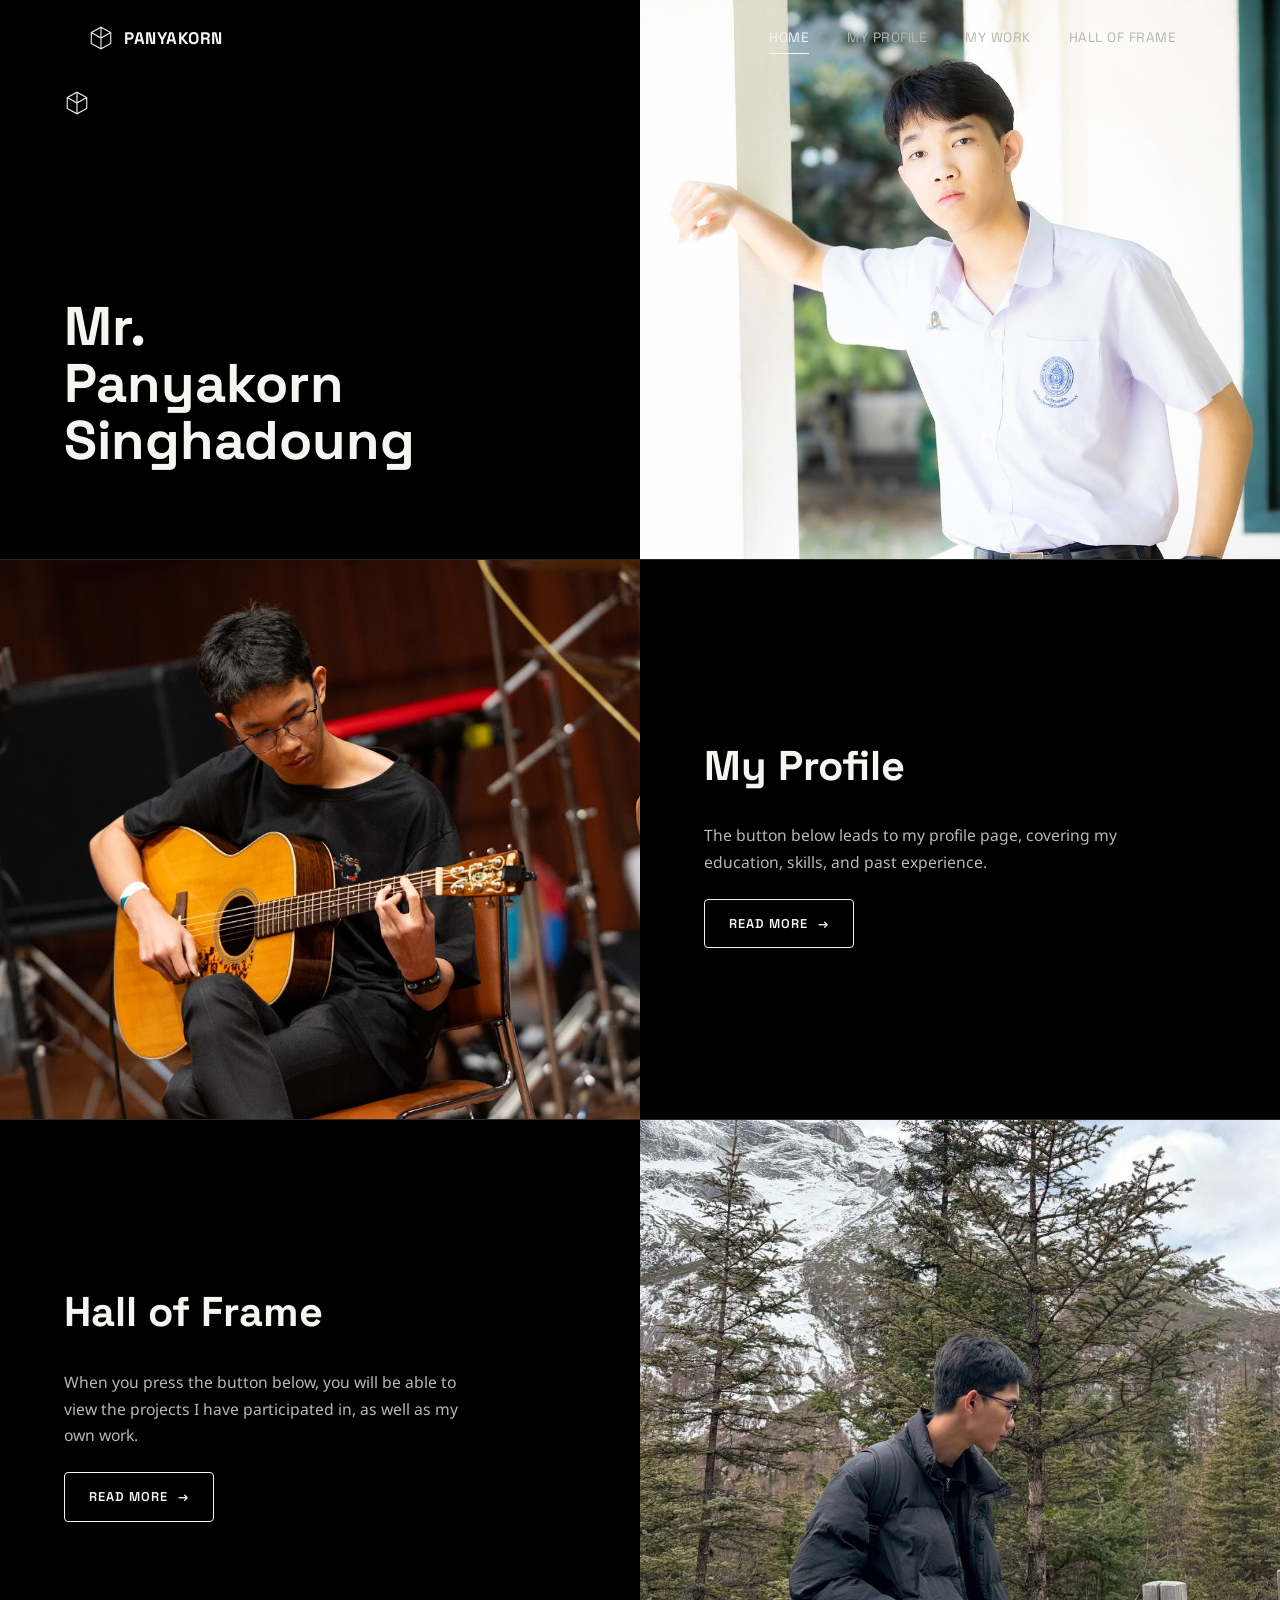
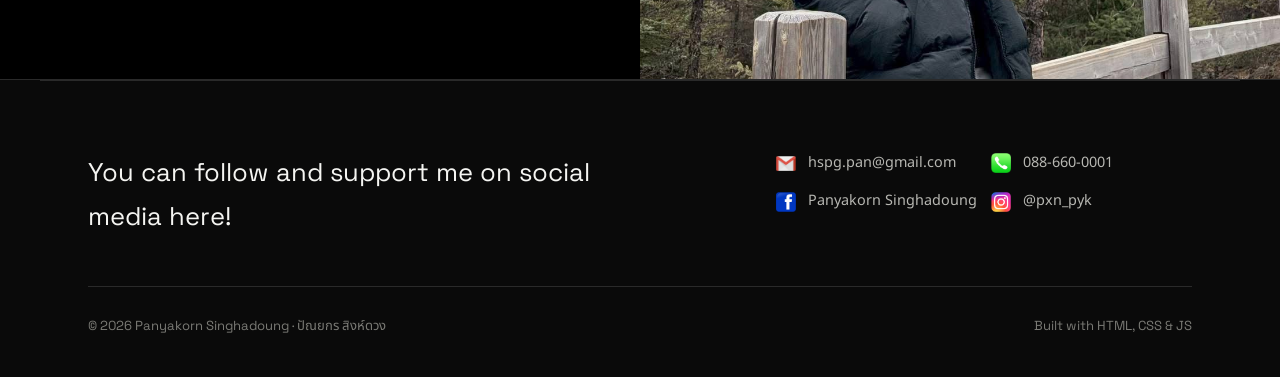
==== commit fea6405d: "เพิ่มหน้า My Work แยกงานซ่อมรถออกจาก Hall of Frame + ระบบฝังวิดีโอ Hall of Frame เก็บเฉพาะงานที่มีใบ" ====
--- a/index.html
+++ b/index.html
@@ -33,11 +33,20 @@
 <meta name="twitter:image" content="https://panyakorn-pan.github.io/panyakorn-portfolio/images/og-card.jpg">
 <meta name="theme-color" content="#0a0a0a">
 
-<link rel="icon" href="data:image/svg+xml,<svg xmlns=%22http://www.w3.org/2000/svg%22 viewBox=%220 0 100 100%22><rect width=%22100%22 height=%22100%22 rx=%2212%22 fill=%22%230a0a0a%22/><text x=%2250%22 y=%2266%22 font-size=%2250%22 font-family=%22sans-serif%22 font-weight=%22bold%22 fill=%22%23ffffff%22 text-anchor=%22middle%22>PS</text></svg>">
+<!-- ===== ไอคอนเว็บ (favicon) =====
+     ⚠️ ห้ามกลับไปใช้ href="data:image/svg+xml,..." อีก
+        เบราว์เซอร์แสดงได้ก็จริง แต่ **Google ไม่รองรับ** พอบอตอ่านไม่ได้
+        มันจะเอารูปลูกโลกสีฟ้าธรรมดามาแปะแทนในผลค้นหา (เคยเป็นมาแล้ว)
+        ต้องเป็นไฟล์รูปจริงที่มี URL จริงเท่านั้น
+     ไฟล์พวกนี้สร้างจากสคริปต์ ถ้าจะเปลี่ยนลาย ต้องสร้างใหม่ให้ครบทุกขนาด -->
+<link rel="icon" href="favicon.ico" sizes="any">
+<link rel="icon" type="image/png" sizes="192x192" href="images/favicon-192.png">
+<link rel="icon" type="image/png" sizes="96x96" href="images/favicon-96.png">
+<link rel="apple-touch-icon" href="images/apple-touch-icon.png">
 <link rel="preconnect" href="https://fonts.googleapis.com">
 <link rel="preconnect" href="https://fonts.gstatic.com" crossorigin>
 <link href="https://fonts.googleapis.com/css2?family=Noto+Sans+Thai:wght@300;400;500;600;700&family=Space+Grotesk:wght@500;600;700&display=swap" rel="stylesheet">
-<link rel="stylesheet" href="css/style.css?v=15">
+<link rel="stylesheet" href="css/style.css?v=17">
 
 <!-- ===== ข้อมูลตัวตนแบบที่ Google อ่านเข้าใจ (JSON-LD / schema.org) =====
      ก้อนนี้ไม่แสดงบนหน้าเว็บ คนเข้าเว็บมองไม่เห็น มีไว้ให้ Google อ่านอย่างเดียว
@@ -80,6 +89,21 @@
   "mainEntityOfPage": "https://panyakorn-pan.github.io/panyakorn-portfolio/"
 }
 </script>
+
+<!-- ===== บอก Google ว่า "ชื่อเว็บ" นี้คืออะไร =====
+     เดิม Google เดาชื่อเว็บเองเป็น "GitHub Pages documentation" (เพราะเว็บอยู่บนโดเมน github.io
+     ที่แชร์กับคนทั้งโลก) ซึ่งขึ้นเป็นบรรทัดบนสุดของผลค้นหา ดูเหมือนไม่ใช่เว็บของเรา
+     ก้อนนี้คือสัญญาณที่ Google ใช้ตัดสินชื่อเว็บ แต่ **ไม่การันตี** ว่ามันจะเชื่อเรา
+     ถ้าอยากคุมชื่อเว็บได้ 100% ต้องมีโดเมนของตัวเอง -->
+<script type="application/ld+json">
+{
+  "@context": "https://schema.org",
+  "@type": "WebSite",
+  "name": "Panyakorn Singhadoung",
+  "alternateName": "ปัณยกร สิงห์ดวง",
+  "url": "https://panyakorn-pan.github.io/panyakorn-portfolio/"
+}
+</script>
 </head>
 <body>
 
@@ -101,6 +125,7 @@
     <nav class="navbar__nav" id="navMenu">
       <a href="index.html" class="nav-link active">Home</a>
       <a href="about.html" class="nav-link">My Profile</a>
+      <a href="mywork.html" class="nav-link">My Work</a>
       <a href="portfolio.html" class="nav-link">Hall of Frame</a>
     </nav>
     <button class="navbar__toggle" id="navToggle" aria-label="Open menu">
@@ -186,6 +211,6 @@
 
 <a href="#" class="scroll-top" id="scrollTop" aria-label="Back to top">↑</a>
 
-<script src="js/script.js?v=15"></script>
+<script src="js/script.js?v=17"></script>
 </body>
 </html>
--- a/css/style.css
+++ b/css/style.css
@@ -518,6 +518,15 @@
   object-fit: cover;
 }
 
+/* การ์ดหน้า My Work — รูปเป็น "ชิ้นส่วนที่เปลี่ยน" ถ่ายบนพื้นขาวแบบรูปสินค้า
+   ต้องใช้คนละแบบกับการ์ดผลงานทั่วไป:
+     พื้นสว่าง  = รูปสินค้าพื้นขาวจะกลืนไปกับการ์ดพอดี ไม่เห็นขอบขาวเป็นสี่เหลี่ยม
+     contain   = เห็นชิ้นส่วนเต็มตัว ไม่โดนตัดหัวตัดท้าย (cover จะครอปทิ้ง)
+     padding   = เว้นขอบรอบชิ้นส่วน ไม่ให้ชนขอบการ์ด
+   js/portfolio.js เป็นคนใส่คลาสนี้ให้เอง เมื่อผลงานอยู่กลุ่ม my-work */
+.project-thumb--part { background: var(--text); }
+.project-thumb--part img { object-fit: contain; padding: 9%; }
+
 /* ชั้นทับรูปตอนเอาเมาส์ชี้ — รูปมืดลงแล้วขึ้นข้อความบอกว่ากดได้
    ข้อความอยู่ใน js/portfolio.js (ค้นหาคำว่า project-thumb__overlay) */
 .project-thumb__overlay {
@@ -735,6 +744,72 @@
   margin-top: auto;
 }
 
+/* ---------- คลิปวิดีโอในหน้ารายละเอียดผลงาน ----------
+   กล่องอัตราส่วน 16:9 ที่ยืดหดตามความกว้างจอเอง
+   ⚠️ ต้องกำหนดสัดส่วนที่ "กล่องนอก" ไม่ใช่ที่ตัววิดีโอ
+      เพราะถ้าปล่อยให้ iframe กำหนดความสูงเอง หน้าเว็บจะกระตุกตอนโหลด
+      (เนื้อหาใต้วิดีโอจะกระโดดลงตอนวิดีโอโหลดเสร็จ) */
+.project-video {
+  position: relative;
+  width: 100%;
+  aspect-ratio: 16 / 9;
+  background: var(--surface);
+  border: 1px solid var(--border);
+  border-radius: var(--radius);
+  overflow: hidden;
+}
+.project-video iframe,
+.project-video video {
+  position: absolute;
+  inset: 0;
+  width: 100%;
+  height: 100%;
+  border: 0;
+  display: block;
+}
+
+/* ---------- หน้า My Work ---------- */
+/* แถบบอกประเภทงานที่รับทำ อยู่บนสุดของหน้า ให้คนกวาดตาแล้วรู้ทันทีว่าทำอะไรได้ */
+.work-skills {
+  display: flex;
+  flex-wrap: wrap;
+  gap: 10px;
+  margin-top: 26px;
+}
+.work-skill {
+  font-family: var(--font-head);
+  font-size: 0.76rem;
+  letter-spacing: 1px;
+  text-transform: uppercase;
+  color: var(--text-dim);
+  border: 1px solid var(--border);
+  border-radius: var(--radius);
+  padding: 9px 16px;
+}
+
+/* กล่องติดต่อท้ายหน้า — จุดสำคัญของหน้านี้
+   คนดูผลงานจบแล้วประทับใจ ต้องรู้ทันทีว่าติดต่อยังไง ไม่ต้องเลื่อนหาเอง */
+.work-contact {
+  border: 1px solid var(--border);
+  border-radius: var(--radius);
+  padding: 36px clamp(20px, 4vw, 44px);
+  text-align: center;
+}
+.work-contact__title {
+  font-family: var(--font-head);
+  font-size: 1.5rem;
+  font-weight: 700;
+  color: var(--text);
+  margin-bottom: 10px;
+}
+.work-contact__desc { color: var(--text-dim); margin-bottom: 26px; }
+.work-contact__links {
+  display: flex;
+  flex-wrap: wrap;
+  gap: 12px;
+  justify-content: center;
+}
+
 /* ---------- Project detail page ---------- */
 /* แถวปุ่มลิงก์ท้ายรายละเอียดงาน (View Full Paper + ORCID)
    flex-wrap ไว้เพื่อให้จอแคบปุ่มตกลงมาเรียงกันเองแทนที่จะล้นขอบ */
@@ -800,6 +875,15 @@
 }
 .project-detail__info { display: flex; flex-direction: column; gap: 24px; }
 .project-detail__desc { color: var(--text-dim); font-size: 1.02rem; }
+
+/* คลาสตัวช่วย: ห้ามหักบรรทัดกลางก้อนนี้
+   ใช้ครอบข้อความที่มีเว้นวรรคข้างในแต่ต้องอยู่ด้วยกันเสมอ เช่น (BPK9 International hospital)
+   ผลคือ ถ้าที่บนบรรทัดเดิมพอ -> อยู่บรรทัดเดิม / ถ้าไม่พอ -> ยกไปบรรทัดใหม่ทั้งก้อน
+   ไม่มีทางถูกหักครึ่งกลางวงเล็บอีก
+
+   ⚠️ อย่าเอาไปครอบข้อความยาวๆ ทั้งประโยค เพราะมันจะไม่ยอมตัดบรรทัดเลย
+      แล้วดันจนหน้าเว็บเลื่อนออกด้านข้างในมือถือ ใช้กับก้อนสั้นๆ เท่านั้น */
+.nowrap { white-space: nowrap; }
 
 .project-slider {
   position: relative;
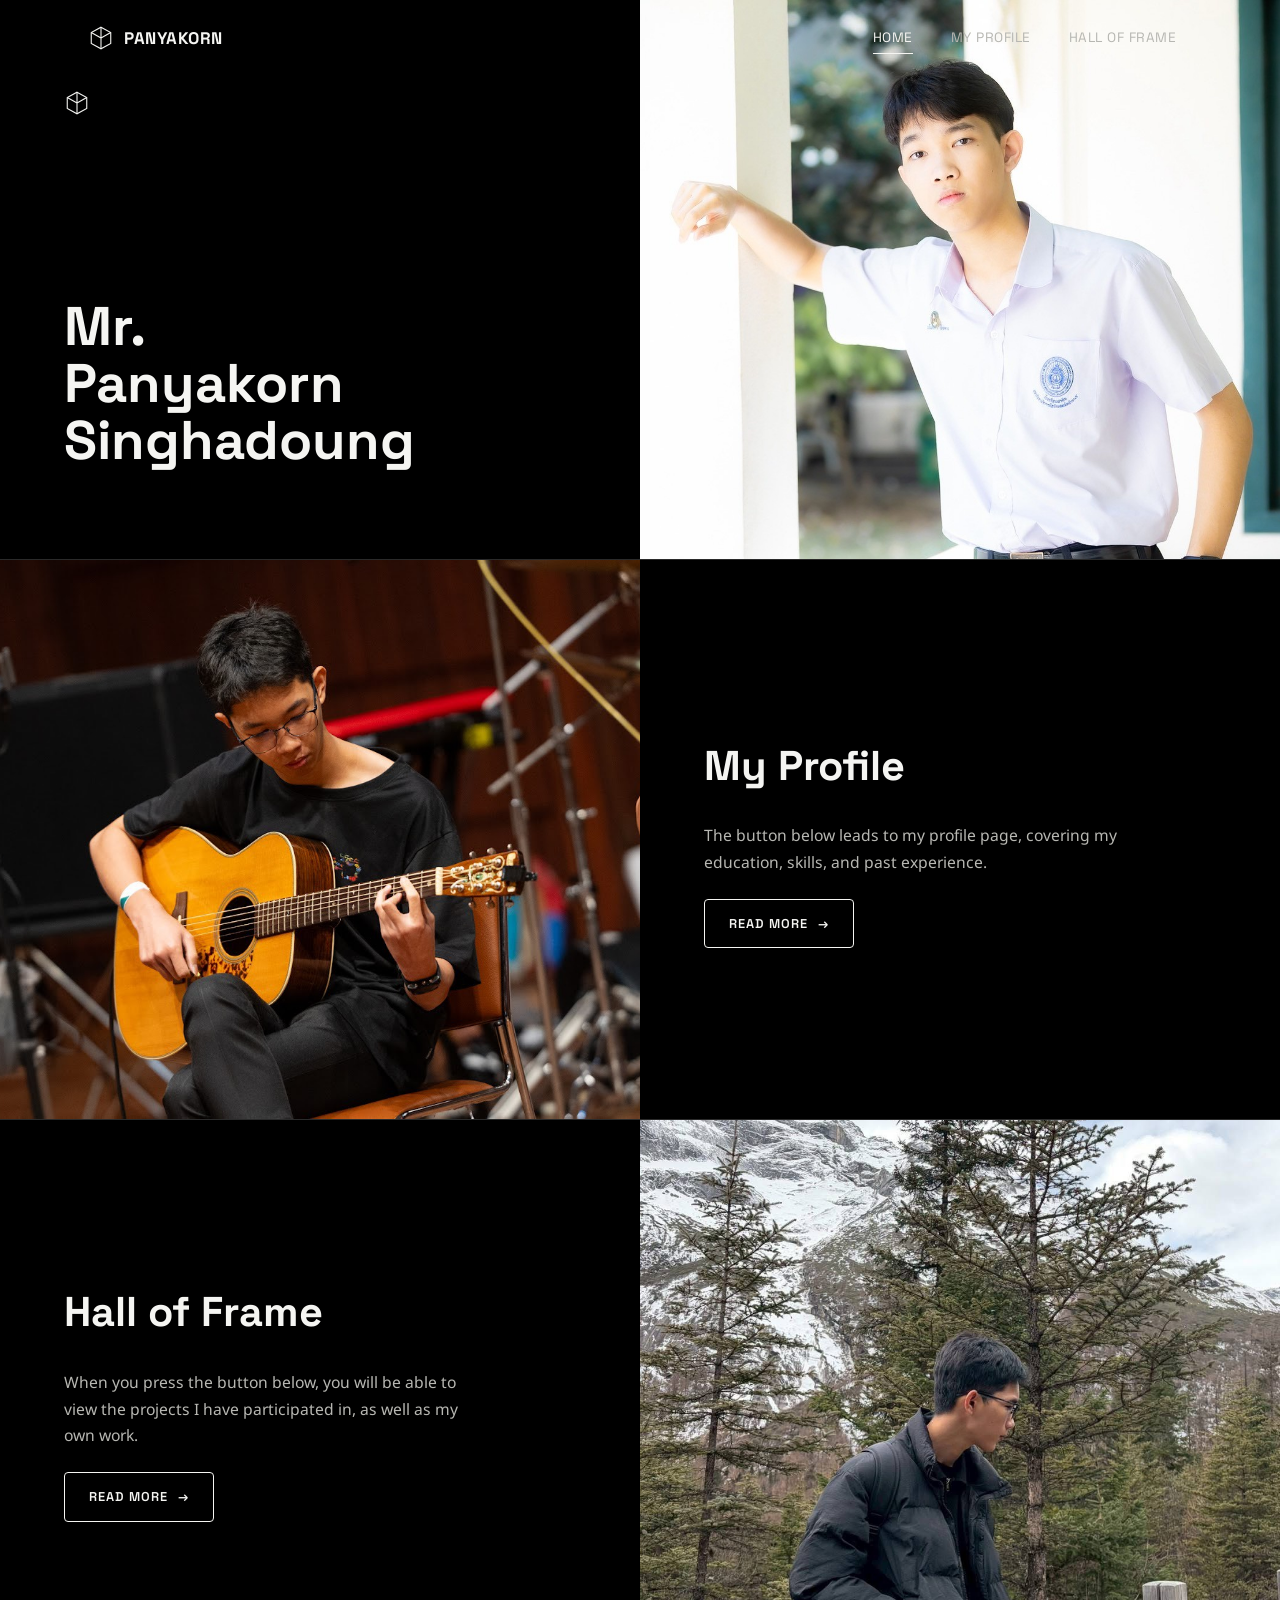
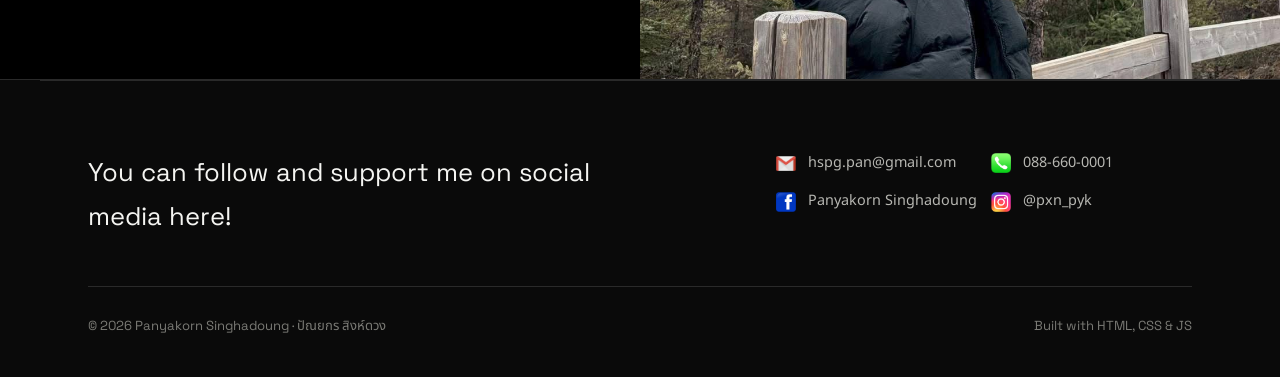
==== commit e4b5d353: "ซ่อนหน้า My Work ไว้ก่อน ยังไม่เปิดให้คนทั่วไปเห็น เจ้าของเว็บยังเติมเนื้อหาไม่เสร็จ เลยซ่อนไว้แบบกล" ====
--- a/index.html
+++ b/index.html
@@ -46,7 +46,7 @@
 <link rel="preconnect" href="https://fonts.googleapis.com">
 <link rel="preconnect" href="https://fonts.gstatic.com" crossorigin>
 <link href="https://fonts.googleapis.com/css2?family=Noto+Sans+Thai:wght@300;400;500;600;700&family=Space+Grotesk:wght@500;600;700&display=swap" rel="stylesheet">
-<link rel="stylesheet" href="css/style.css?v=17">
+<link rel="stylesheet" href="css/style.css?v=19">
 
 <!-- ===== ข้อมูลตัวตนแบบที่ Google อ่านเข้าใจ (JSON-LD / schema.org) =====
      ก้อนนี้ไม่แสดงบนหน้าเว็บ คนเข้าเว็บมองไม่เห็น มีไว้ให้ Google อ่านอย่างเดียว
@@ -125,7 +125,6 @@
     <nav class="navbar__nav" id="navMenu">
       <a href="index.html" class="nav-link active">Home</a>
       <a href="about.html" class="nav-link">My Profile</a>
-      <a href="mywork.html" class="nav-link">My Work</a>
       <a href="portfolio.html" class="nav-link">Hall of Frame</a>
     </nav>
     <button class="navbar__toggle" id="navToggle" aria-label="Open menu">
@@ -211,6 +210,6 @@
 
 <a href="#" class="scroll-top" id="scrollTop" aria-label="Back to top">↑</a>
 
-<script src="js/script.js?v=17"></script>
+<script src="js/script.js?v=19"></script>
 </body>
 </html>
--- a/css/style.css
+++ b/css/style.css
@@ -499,6 +499,49 @@
   background: var(--border);
   border: 1px solid var(--border);
 }
+
+/* ---------- โหมดช็อป: ใช้เฉพาะหน้า My Work ----------
+   Hall of Frame ใช้การ์ดใหญ่ 2 คอลัมน์ติดกันเป็นตาราง เหมือนนิตยสาร
+   ส่วนหน้า My Work อยากได้ฟีลเลือกซื้อของ เลยต้องคนละแบบ:
+     4 คอลัมน์      = เห็นของเยอะๆ ในตาเดียว กวาดตาเลือกได้เร็ว
+     มีช่องไฟจริง   = การ์ดดูเป็น "สินค้าแยกชิ้น" ไม่ใช่ตารางผืนเดียว
+     รูปจัตุรัส 1:1  = สัดส่วนมาตรฐานของรูปสินค้า วางเรียงแล้วเป็นระเบียบ
+
+   ⚠️ เขียนชื่อคลาสซ้อนกันสองตัว (.portfolio__grid.portfolio__grid--shop) โดยตั้งใจ
+      เพื่อให้ค่าความจำเพาะสูงกว่ากฎของ .portfolio__grid เฉยๆ
+      ไม่งั้นกฎ 1 คอลัมน์ในจอเล็กด้านล่างไฟล์จะมาทับ แล้วหน้านี้จะเหลือคอลัมน์เดียว */
+.portfolio__grid.portfolio__grid--shop {
+  grid-template-columns: repeat(4, 1fr);
+  gap: 14px;
+  background: none;
+  border: 0;
+}
+.portfolio__grid--shop .project-card {
+  border: 1px solid var(--border);
+  border-radius: var(--radius);
+  overflow: hidden;
+}
+/* กรอบ 4:3 ต้องตรงกับ TARGET_RATIO ใน tools/prep_part_photos.py
+   ถ้าเปลี่ยนตรงนี้ ต้องไปเปลี่ยนในสคริปต์แล้วรันจัดรูปใหม่ด้วย ไม่งั้นจะเหลือขอบขาวไม่เท่ากัน
+   (เลือก 4:3 แทนจัตุรัส เพราะชิ้นส่วนภายในรถส่วนใหญ่เป็นทรงแนวนอน) */
+.portfolio__grid--shop .project-thumb { aspect-ratio: 4 / 3; }
+/* การ์ดแคบลง ตัวหนังสือกับระยะขอบต้องย่อตาม ไม่งั้นดูอึดอัด */
+.portfolio__grid--shop .project-card__body { padding: 16px 18px 18px; gap: 8px; }
+.portfolio__grid--shop .project-card__title { font-size: 0.95rem; line-height: 1.45; }
+.portfolio__grid--shop .project-cta { padding-top: 12px; font-size: 0.66rem; }
+
+/* จอแคบลงมาก็ลดจำนวนคอลัมน์ แต่ไม่ลงไปถึง 1 คอลัมน์
+   เพราะมือถือแอปช็อปปิ้งก็ยังวาง 2 ชิ้นต่อแถว ถ้าเหลือชิ้นเดียวจะเสียฟีลเลือกของ */
+@media (max-width: 1080px) {
+  .portfolio__grid.portfolio__grid--shop { grid-template-columns: repeat(3, 1fr); }
+}
+@media (max-width: 820px) {
+  .portfolio__grid.portfolio__grid--shop { grid-template-columns: repeat(2, 1fr); gap: 12px; }
+}
+@media (max-width: 420px) {
+  .portfolio__grid--shop .project-card__body { padding: 12px 13px 14px; }
+  .portfolio__grid--shop .project-card__title { font-size: 0.87rem; }
+}
 .project-card {
   background: var(--bg);
   display: flex;
@@ -524,8 +567,12 @@
      contain   = เห็นชิ้นส่วนเต็มตัว ไม่โดนตัดหัวตัดท้าย (cover จะครอปทิ้ง)
      padding   = เว้นขอบรอบชิ้นส่วน ไม่ให้ชนขอบการ์ด
    js/portfolio.js เป็นคนใส่คลาสนี้ให้เอง เมื่อผลงานอยู่กลุ่ม my-work */
-.project-thumb--part { background: var(--text); }
-.project-thumb--part img { object-fit: contain; padding: 9%; }
+.project-thumb--part { background: #ffffff; }
+/* ⚠️ ห้ามใส่ padding ตรงนี้
+   รูปถูกจัดขอบขาวมาให้เรียบร้อยแล้วด้วย tools/prep_part_photos.py (ขอบ 4% สัดส่วน 4:3)
+   ถ้าใส่ padding เพิ่มอีก จะกลายเป็นขอบขาวซ้อนขอบขาว ชิ้นส่วนจะลอยเล็กอยู่กลางกรอบ
+   (เคยเป็นมาแล้ว — รูปสินค้าที่โหลดมามีพื้นขาวติดมาในไฟล์เยอะอยู่แล้ว) */
+.project-thumb--part img { object-fit: contain; }
 
 /* ชั้นทับรูปตอนเอาเมาส์ชี้ — รูปมืดลงแล้วขึ้นข้อความบอกว่ากดได้
    ข้อความอยู่ใน js/portfolio.js (ค้นหาคำว่า project-thumb__overlay) */
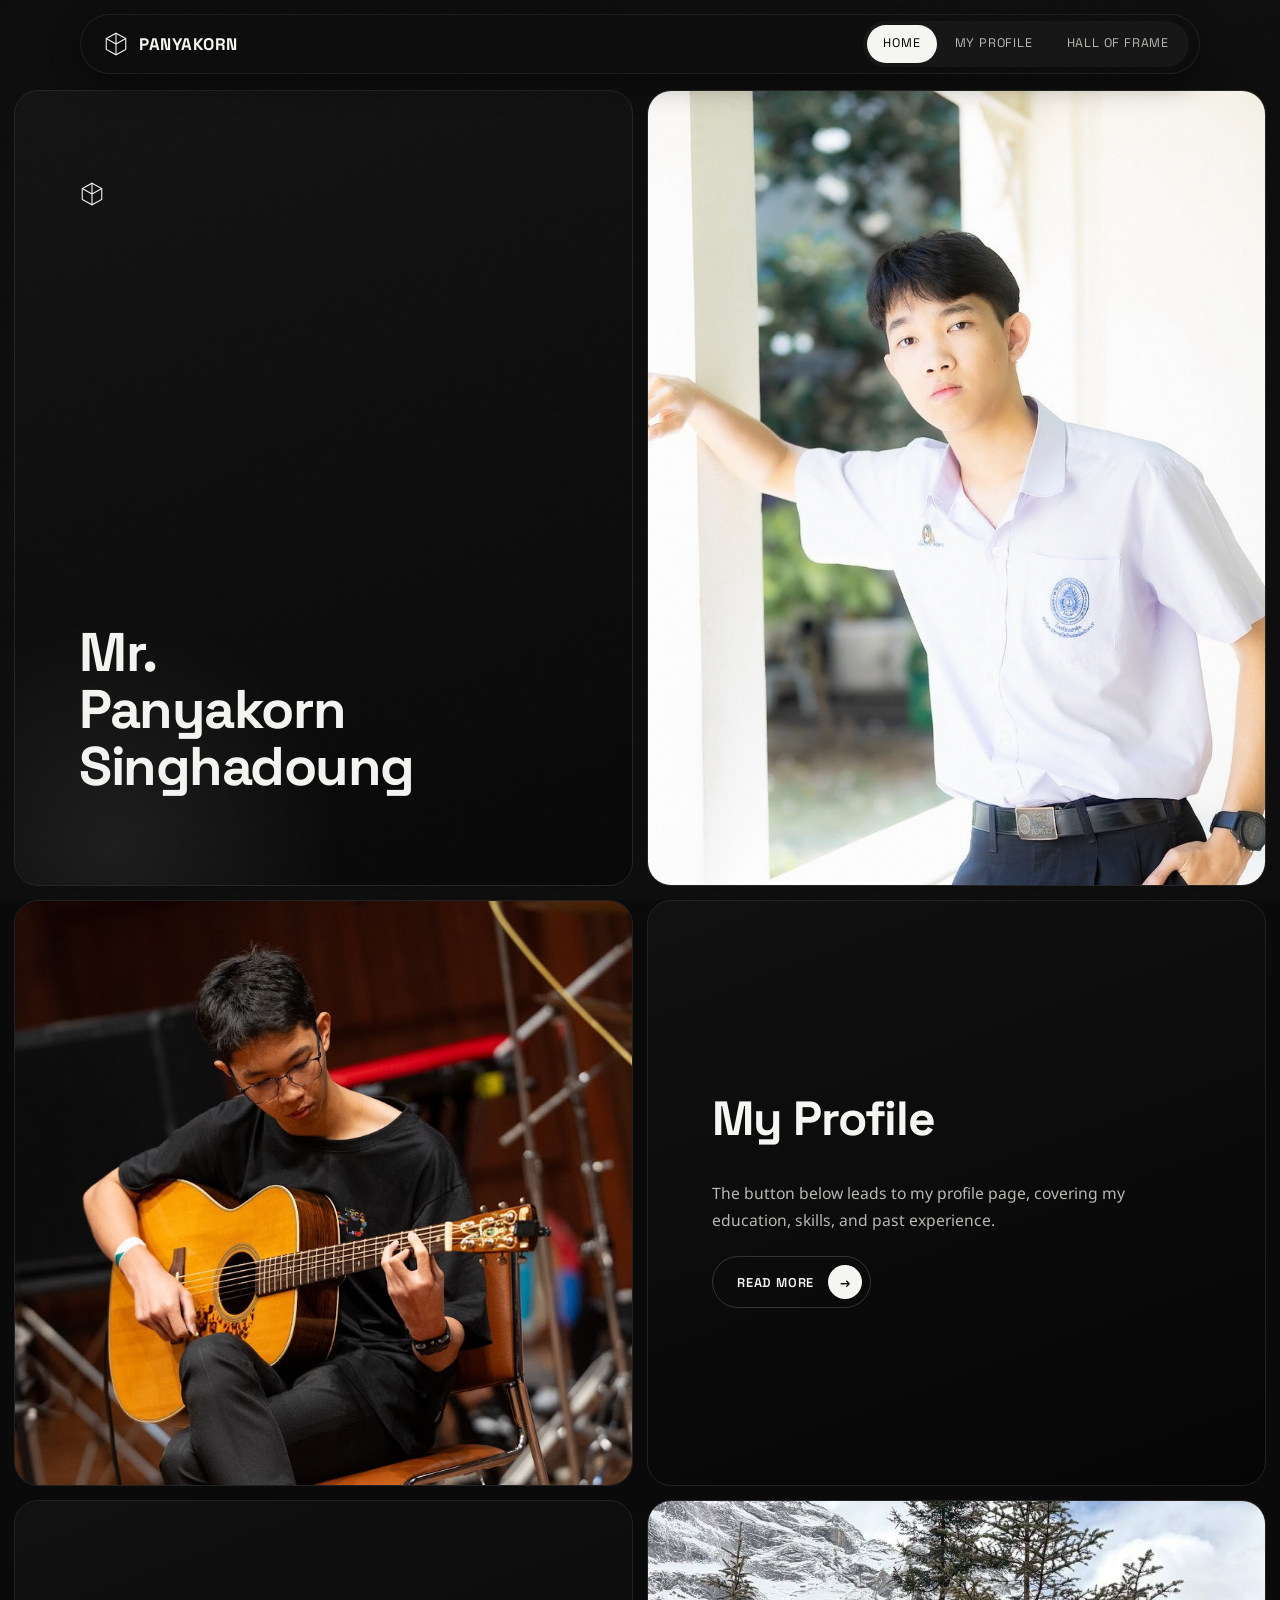
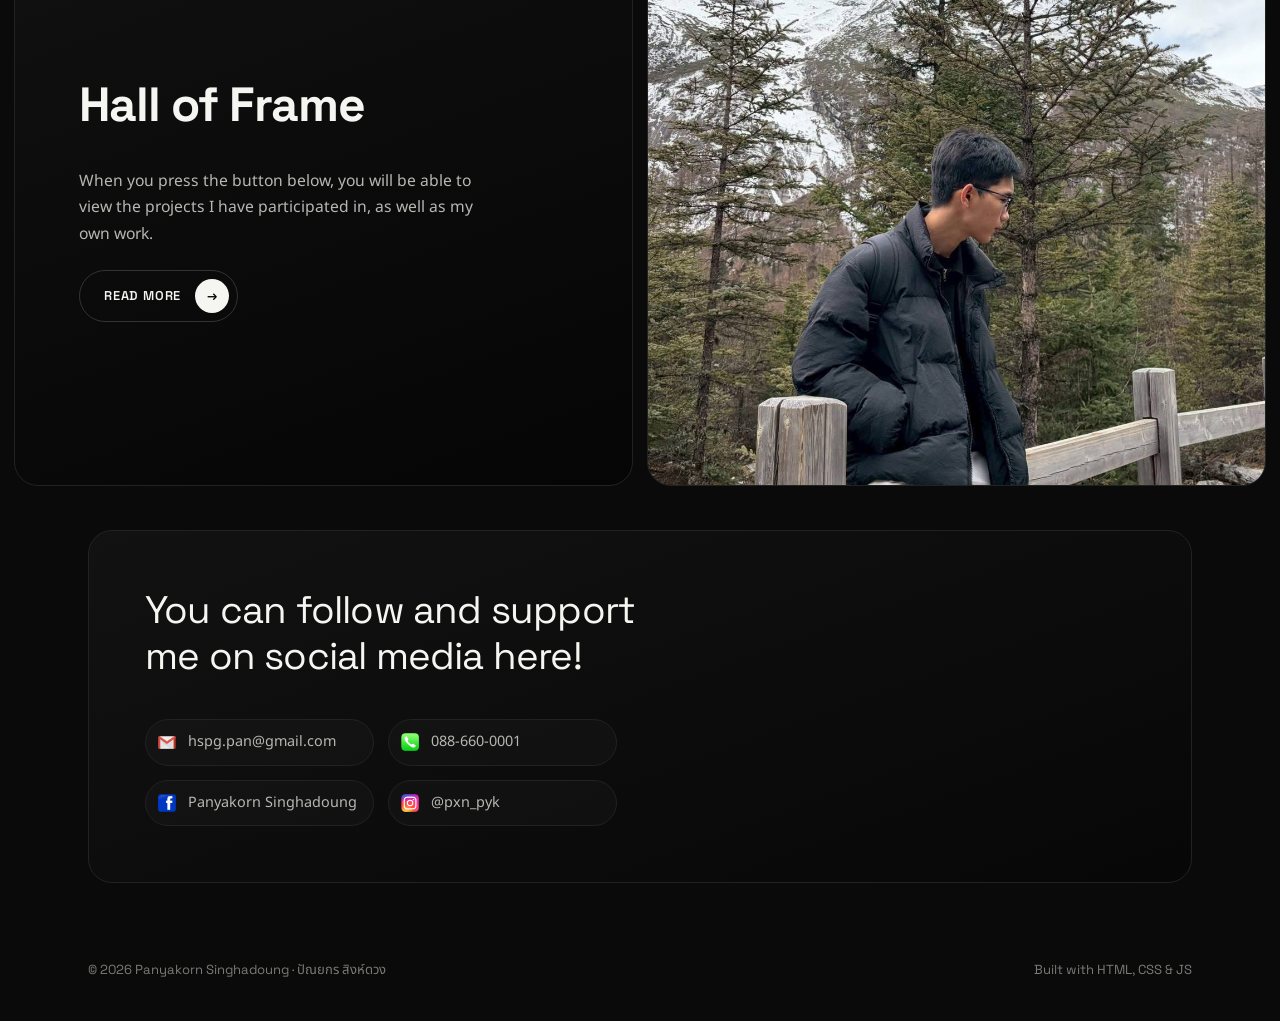
==== commit 7bc0be0c: "ปรับ UI ให้โมเดิร์นขึ้น (ธีมขาวดำ โครงหน้าและข้อความเดิม) - navbar แคปซูลลอย, ปุ่มทรงแคปซูล + ลูกศรใ" ====
--- a/index.html
+++ b/index.html
@@ -46,7 +46,7 @@
 <link rel="preconnect" href="https://fonts.googleapis.com">
 <link rel="preconnect" href="https://fonts.gstatic.com" crossorigin>
 <link href="https://fonts.googleapis.com/css2?family=Noto+Sans+Thai:wght@300;400;500;600;700&family=Space+Grotesk:wght@500;600;700&display=swap" rel="stylesheet">
-<link rel="stylesheet" href="css/style.css?v=19">
+<link rel="stylesheet" href="css/style.css?v=20">
 
 <!-- ===== ข้อมูลตัวตนแบบที่ Google อ่านเข้าใจ (JSON-LD / schema.org) =====
      ก้อนนี้ไม่แสดงบนหน้าเว็บ คนเข้าเว็บมองไม่เห็น มีไว้ให้ Google อ่านอย่างเดียว
--- a/css/style.css
+++ b/css/style.css
@@ -1261,3 +1261,259 @@
   .footer__top { flex-direction: column; }
 }
 
+/* ==========================================================================
+   Modern refresh — ปรับหน้าตาให้โมเดิร์นขึ้น (ธีมขาวดำเดิม โครงหน้า/ข้อความเดิมทุกอย่าง)
+   แก้เฉพาะ CSS ล้วน ไม่ได้เพิ่ม element ใหม่ในหน้าเว็บ
+   ⚠️ ก้อนนี้ต้องอยู่ท้ายไฟล์เสมอ เพราะตั้งใจเขียนทับกฎด้านบน (รวมถึงกฎจอเล็ก)
+   ========================================================================== */
+:root {
+  --radius: 14px;
+  --border: #222;
+  --border-strong: #333;
+  --ease: cubic-bezier(.22, 1, .36, 1);
+}
+body {
+  /* แสงจางๆ มุมขวาบน ให้พื้นดำไม่แบน */
+  background:
+    radial-gradient(1200px 600px at 80% -10%, rgba(255,255,255,.045), transparent 60%),
+    var(--bg);
+}
+/* เกรนบางมากทับทั้งหน้า — pointer-events: none เลยไม่ขวางการคลิก */
+body::before {
+  content: '';
+  position: fixed; inset: 0;
+  pointer-events: none;
+  z-index: 1;
+  opacity: .05;
+  background-image: url("data:image/svg+xml,%3Csvg xmlns='http://www.w3.org/2000/svg' width='160' height='160'%3E%3Cfilter id='n'%3E%3CfeTurbulence type='fractalNoise' baseFrequency='.9' numOctaves='2' stitchTiles='stitch'/%3E%3C/filter%3E%3Crect width='100%25' height='100%25' filter='url(%23n)'/%3E%3C/svg%3E");
+}
+
+/* ---------- Navbar: แคปซูลลอย ---------- */
+.navbar,
+.navbar.scrolled { top: 14px; background: none; border: 0; backdrop-filter: none; }
+.navbar__inner {
+  height: 60px;
+  max-width: 1120px;
+  border: 1px solid rgba(255,255,255,.08);
+  border-radius: 999px;
+  background: rgba(14,14,14,.55);
+  backdrop-filter: blur(16px) saturate(140%);
+  -webkit-backdrop-filter: blur(16px) saturate(140%);
+  padding: 0 10px 0 22px;
+  box-shadow: 0 10px 30px rgba(0,0,0,.35);
+}
+.navbar__nav { gap: 2px; background: rgba(255,255,255,.04); padding: 4px; border-radius: 999px; }
+.nav-link {
+  font-size: .78rem; letter-spacing: .8px;
+  padding: 8px 16px; border-radius: 999px;
+  transition: color .2s ease, background .25s var(--ease);
+}
+.nav-link::after { display: none; }
+.nav-link:hover { background: rgba(255,255,255,.06); }
+.nav-link.active { background: var(--text); color: #000; }
+
+/* ---------- ปุ่ม: ทรงแคปซูล + ลูกศรในวงกลม ---------- */
+.btn-outline,
+.btn-solid {
+  border-radius: 999px;
+  padding: 8px 8px 8px 24px;
+  gap: 14px;
+  letter-spacing: .8px;
+  transition: background .3s var(--ease), color .3s var(--ease), border-color .3s ease;
+}
+.btn-outline { border-color: var(--border-strong); }
+.btn-outline:hover { border-color: var(--text); }
+.btn-outline .arrow,
+.btn-solid .arrow {
+  width: 34px; height: 34px;
+  border-radius: 50%;
+  display: inline-flex; align-items: center; justify-content: center;
+  background: var(--text); color: #000;
+  transition: transform .35s var(--ease), background .3s ease, color .3s ease;
+}
+.btn-solid .arrow { background: #000; color: var(--text); }
+.btn-outline:hover .arrow { background: #000; color: var(--text); transform: rotate(-45deg); }
+.btn-solid:hover .arrow { transform: rotate(-45deg); }
+/* ปุ่มที่ไม่มีวงกลมลูกศร (เช่น ← Back to Home) ใช้ระยะซ้ายขวาเท่ากัน */
+.btn-outline:not(:has(.arrow)),
+.btn-solid:not(:has(.arrow)) { padding: 13px 24px; }
+.btn-doi { border-radius: 999px; }
+
+/* ---------- Hero / บล็อกแบ่งครึ่งหน้าแรก: กล่องมุมโค้งแยกกัน ---------- */
+.split-block { border-bottom: 0; gap: 14px; padding: 0 14px 14px; min-height: 600px; }
+/* บล็อกแรก (hero) เว้นที่ให้ navbar ลอย และสูงเต็มจอ */
+.split-block:first-of-type { padding-top: 90px; min-height: 100vh; }
+.split-block__panel {
+  background: linear-gradient(160deg, #111 0%, #050505 100%);
+  border: 1px solid var(--border);
+  border-radius: 24px;
+  position: relative;
+  overflow: hidden;
+}
+.split-block__media { border-radius: 24px; border: 1px solid var(--border); }
+.split-block__media img { transition: transform 1.2s var(--ease); }
+.split-block:hover .split-block__media img { transform: scale(1.04); }
+/* แสงวงกลมจางๆ หลังชื่อ */
+.hero-panel::after {
+  content: ''; position: absolute; width: 520px; height: 520px;
+  left: -160px; bottom: -220px; border-radius: 50%;
+  background: radial-gradient(circle, rgba(255,255,255,.08), transparent 65%);
+  pointer-events: none;
+}
+.hero-panel__name .line-lg { letter-spacing: -1.5px; }
+.preview-panel__title { letter-spacing: -1px; font-size: clamp(2rem, 4.4vw, 3rem); }
+
+/* ---------- หัวหน้าย่อย ---------- */
+.page-header__eyebrow { display: inline-flex; align-items: center; gap: 10px; }
+.page-header__eyebrow::before { content: ''; width: 28px; height: 1px; background: currentColor; }
+.page-header__title { letter-spacing: -1.5px; }
+.section__title { letter-spacing: -.5px; }
+
+/* ---------- ปุ่มกรอง: รวมเป็นแถบสลับก้อนเดียว ---------- */
+.portfolio__filters {
+  display: inline-flex; gap: 4px; padding: 4px;
+  border: 1px solid var(--border); border-radius: 999px; background: var(--surface);
+}
+.filter-pill { border: 0; padding: 9px 20px; }
+.filter-pill:hover { color: var(--text); }
+
+/* ---------- การ์ดผลงาน: แยกใบ มุมโค้ง ลอยขึ้นตอนชี้ ---------- */
+.portfolio__grid,
+.portfolio__grid.portfolio__grid--shop { gap: 18px; background: none; border: 0; }
+.project-card,
+.portfolio__grid--shop .project-card {
+  background: var(--surface);
+  border: 1px solid var(--border);
+  border-radius: 20px;
+  overflow: hidden;
+  transition: transform .45s var(--ease), border-color .3s ease, box-shadow .45s var(--ease);
+}
+.project-card:hover {
+  transform: translateY(-4px);
+  border-color: var(--border-strong);
+  box-shadow: 0 24px 50px -20px rgba(0,0,0,.8);
+  background: var(--surface);
+}
+.project-thumb { margin: 8px 8px 0; border-radius: 14px; }
+.project-thumb img { transition: transform .8s var(--ease); }
+.project-card:hover .project-thumb img { transform: scale(1.05); }
+.project-badge {
+  border-radius: 999px; border-color: var(--border-strong);
+  background: rgba(255,255,255,.03); padding: 5px 12px;
+}
+.project-card__title { letter-spacing: -.2px; line-height: 1.45; }
+.project-cta {
+  display: flex; justify-content: space-between; align-items: center;
+  border-top-style: dashed;
+}
+/* ลูกศรวงกลมท้ายการ์ด (วาดด้วย CSS ไม่ได้เพิ่มข้อความใน HTML) */
+.project-cta::after {
+  content: '→'; flex-shrink: 0;
+  width: 30px; height: 30px; border-radius: 50%;
+  border: 1px solid var(--border-strong);
+  display: inline-flex; align-items: center; justify-content: center;
+  font-size: .9rem; letter-spacing: 0;
+  transition: transform .35s var(--ease), background .3s ease, color .3s ease;
+}
+.project-card:hover .project-cta::after { background: var(--text); color: #000; transform: rotate(-45deg); }
+
+/* ---------- ไทม์ไลน์การศึกษา: กล่องต่อกันด้วยเส้น ---------- */
+.edu-timeline { gap: 14px; }
+.edu-item {
+  position: relative;
+  padding: 18px 20px 18px 48px;
+  border: 1px solid var(--border); border-radius: var(--radius);
+  background: rgba(255,255,255,.02);
+}
+.edu-dot {
+  position: absolute; left: 20px; top: 26px; margin: 0;
+  width: 10px; height: 10px; border-radius: 50%;
+  border: 0; background: var(--text);
+  box-shadow: 0 0 0 4px rgba(255,255,255,.1);
+}
+.edu-item + .edu-item::before {
+  content: ''; position: absolute; left: 24px; top: -15px; height: 15px; width: 1px; background: var(--border-strong);
+}
+.lang-btn.active { box-shadow: 0 2px 10px rgba(255,255,255,.15); }
+.childhood__media { border: 1px solid var(--border); border-radius: 24px; }
+
+/* ---------- หน้า Goethe ---------- */
+.goethe-stats { gap: 14px; background: none; border: 0; }
+.goethe-stat {
+  border: 1px solid var(--border); border-radius: 18px;
+  background: linear-gradient(160deg, #141414, #0a0a0a);
+  padding: 26px 26px 24px;
+}
+.goethe-stat__num { font-size: clamp(2rem, 4vw, 2.8rem); letter-spacing: -1px; }
+.goethe-level__mark { letter-spacing: -1px; }
+.cert__thumb { border-radius: 12px; }
+.cert__thumb img { transition: opacity .25s ease, transform .6s var(--ease); }
+@media (hover: hover) and (pointer: fine) {
+  .cert:hover .cert__thumb img { transform: scale(1.04); }
+}
+
+/* ---------- หน้ารายละเอียดผลงาน ---------- */
+.project-slider { border-radius: 20px; }
+.project-slider__btn { backdrop-filter: blur(8px); }
+.project-slider__thumb { border-radius: 10px; }
+.project-award { border-radius: 0 var(--radius) var(--radius) 0; background: rgba(255,255,255,.03); }
+.project-video { border-radius: 20px; }
+
+/* ---------- หน้า My Work ---------- */
+.work-skill { border-radius: 999px; background: rgba(255,255,255,.02); }
+.work-contact { border-radius: 24px; background: linear-gradient(160deg, #121212, #070707); }
+
+/* ---------- Footer: กล่องใหญ่ + ช่องทางติดต่อทรงแคปซูล ---------- */
+.footer { border-top: 0; padding-top: 30px; }
+.footer__top {
+  border: 1px solid var(--border); border-radius: 24px;
+  padding: clamp(28px, 5vw, 56px);
+  background: linear-gradient(160deg, #121212, #070707);
+  align-items: center;
+}
+.footer__tagline { font-size: clamp(1.5rem, 3.4vw, 2.4rem); letter-spacing: -.8px; line-height: 1.2; }
+.contact-item {
+  padding: 10px 16px 10px 12px;
+  border: 1px solid var(--border); border-radius: 999px;
+  background: rgba(255,255,255,.02);
+  transition: border-color .25s ease, color .25s ease, background .25s ease;
+}
+a.contact-item:hover { border-color: var(--text); background: rgba(255,255,255,.05); }
+.contact-icon { width: 18px; height: 18px; }
+.footer__bottom { border-top: 0; }
+
+.scroll-top { background: var(--text); color: #000; border: 0; box-shadow: 0 8px 24px rgba(0,0,0,.5); }
+.scroll-top:hover { opacity: .85; }
+
+@media (prefers-reduced-motion: reduce) {
+  .split-block:hover .split-block__media img,
+  .project-card:hover .project-thumb img,
+  .project-card:hover { transform: none; }
+}
+
+/* ---------- จอเล็ก (ต้องอยู่ท้ายสุด ทับกฎด้านบน) ---------- */
+@media (max-width: 900px) {
+  .split-block { padding: 0 10px 10px; gap: 10px; }
+  .split-block:first-of-type { padding-top: 84px; min-height: unset; }
+}
+@media (max-width: 720px) {
+  .navbar, .navbar.scrolled { top: 10px; }
+  .navbar__inner { margin: 0 10px; width: auto; padding: 0 6px 0 18px; height: 56px; }
+  /* เมนูมือถือ: กล่องลอยมุมโค้ง ตอนปิดซ่อนสนิท (เดิมเลื่อนขึ้นไม่พ้น เห็นเมนูโผล่ขอบบน) */
+  .navbar__nav {
+    top: 76px; left: 10px; right: 10px;
+    border-radius: 20px; border: 1px solid var(--border); padding: 8px;
+    background: rgba(14,14,14,.94); backdrop-filter: blur(16px);
+    transform: translateY(-8px); opacity: 0; visibility: hidden;
+    transition: transform .3s var(--ease), opacity .25s ease, visibility .25s ease;
+  }
+  .navbar__nav.open { transform: none; opacity: 1; visibility: visible; }
+  .nav-link { padding: 14px 16px; }
+  .portfolio__filters { display: flex; width: 100%; }
+  .filter-pill { flex: 1; }
+  /* คำอธิบายใต้หัวข้อแบบจัดกลาง (Hall of Frame) เดิมบังคับให้อยู่บรรทัดเดียว
+     จอมือถือแคบกว่าประโยค เลยดันทั้งหน้าให้กว้างเกินจอ ปุ่มเมนูโดนตัดขอบขวา
+     จอเล็กยอมให้ขึ้นบรรทัดใหม่แทน */
+  .page-header--center .page-header__desc { white-space: normal; font-size: .95rem; }
+}
+
